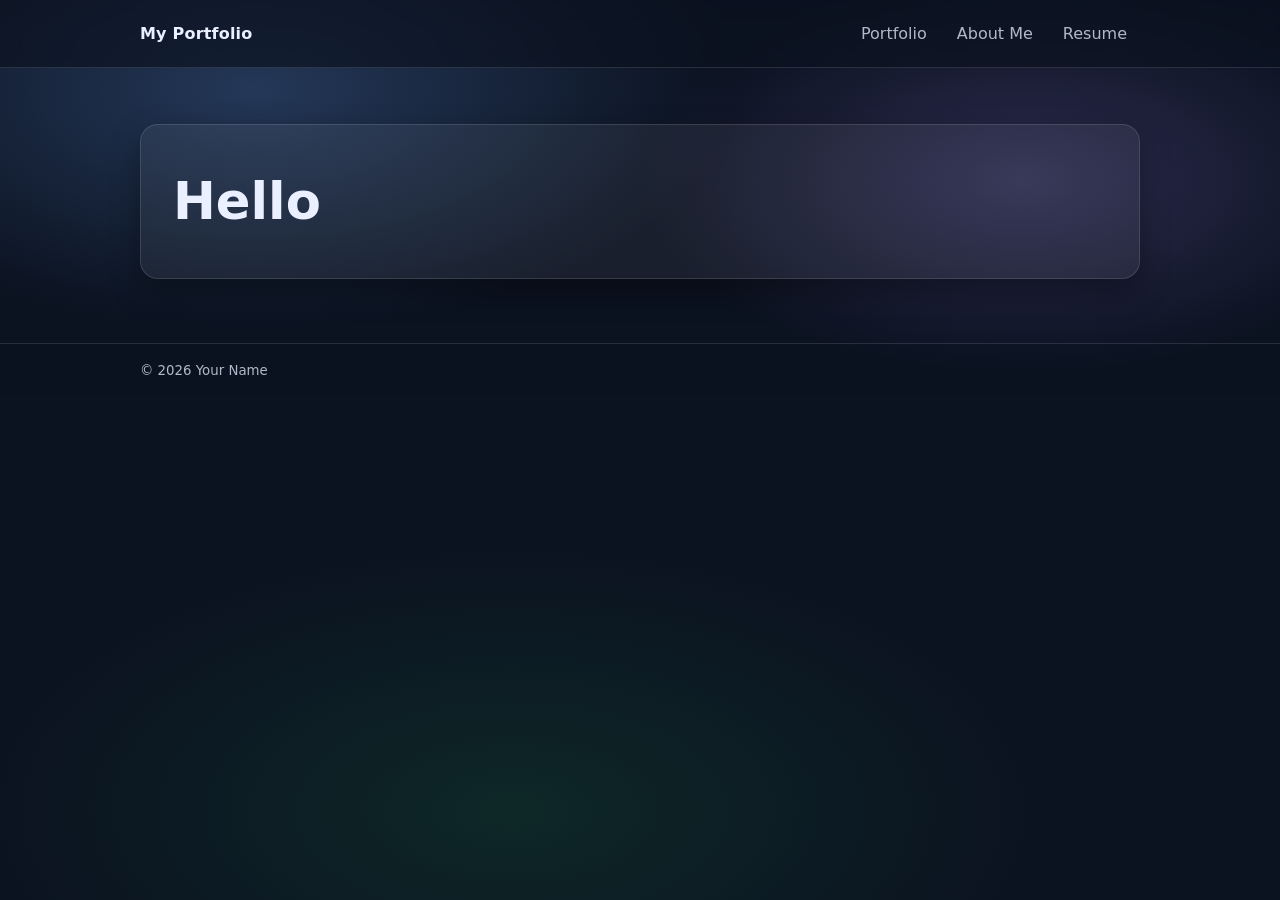
==== about.html @ 84df82f0 "Add files via upload added in page portfolio about and resume" ====
<!doctype html>
<html lang="en">
  <head>
    <meta charset="UTF-8" />
    <meta name="viewport" content="width=device-width, initial-scale=1.0" />
    <title>About Me</title>
    <link rel="stylesheet" href="./styles.css" />
  </head>
  <body>
    <header class="site-header">
      <nav class="nav" aria-label="Primary">
        <a class="brand" href="./index.html">My Portfolio</a>
        <ul class="nav-links">
          <li><a href="./portfolio.html">Portfolio</a></li>
          <li><a class="is-active" href="./about.html">About Me</a></li>
          <li><a href="./resume.html">Resume</a></li>
        </ul>
      </nav>
    </header>

    <main class="container">
      <section class="hero" aria-label="About">
        <h1>Hello</h1>
      </section>
    </main>

    <footer class="site-footer">
      <small>© <span id="year">2026</span> Your Name</small>
    </footer>
  </body>
</html>
---- styles.css ----
:root{
  --bg: #0b1220;
  --panel: rgba(255, 255, 255, 0.06);
  --text: #eaf0ff;
  --muted: rgba(234, 240, 255, 0.75);
  --border: rgba(255, 255, 255, 0.12);
  --shadow: 0 12px 30px rgba(0, 0, 0, 0.35);
}

*{ box-sizing: border-box; }

html, body { height: 100%; }

body{
  margin: 0;
  font-family: ui-sans-serif, system-ui, -apple-system, Segoe UI, Roboto, Arial, "Noto Sans", "Liberation Sans", sans-serif;
  color: var(--text);
  background:
    radial-gradient(800px 400px at 20% 10%, rgba(110, 168, 254, 0.25), transparent 60%),
    radial-gradient(700px 350px at 80% 20%, rgba(167, 139, 250, 0.22), transparent 55%),
    radial-gradient(900px 450px at 40% 90%, rgba(34, 197, 94, 0.12), transparent 60%),
    var(--bg);
}

a{
  color: inherit;
  text-decoration: none;
}

.container{
  width: min(1000px, calc(100% - 2rem));
  margin: 0 auto;
  padding: 2rem 0 4rem;
}

.site-header{
  position: sticky;
  top: 0;
  z-index: 10;
  backdrop-filter: blur(10px);
  background: rgba(11, 18, 32, 0.65);
  border-bottom: 1px solid var(--border);
}

.nav{
  width: min(1000px, calc(100% - 2rem));
  margin: 0 auto;
  padding: 0.9rem 0;
  display: flex;
  align-items: center;
  justify-content: space-between;
  gap: 1rem;
}

.brand{
  font-weight: 700;
  letter-spacing: 0.2px;
}

.nav-links{
  list-style: none;
  padding: 0;
  margin: 0;
  display: flex;
  align-items: center;
  gap: 0.25rem;
}

.nav-links a{
  display: inline-flex;
  padding: 0.55rem 0.75rem;
  border-radius: 999px;
  border: 1px solid transparent;
  color: var(--muted);
}

.nav-links a:hover,
.nav-links a:focus-visible{
  color: var(--text);
  border-color: var(--border);
  background: rgba(255, 255, 255, 0.06);
  outline: none;
}

.hero{
  margin-top: 1.5rem;
  padding: 3rem 2rem;
  background: var(--panel);
  border: 1px solid var(--border);
  border-radius: 18px;
  box-shadow: var(--shadow);
}

.hero h1{
  margin: 0;
  font-size: clamp(2.2rem, 4vw, 3.2rem);
  line-height: 1.1;
}

.section{
  margin-top: 1.25rem;
  padding: 1.25rem 1.5rem;
  background: rgba(255, 255, 255, 0.04);
  border: 1px solid var(--border);
  border-radius: 16px;
}

.section h2{
  margin: 0 0 0.5rem;
  font-size: 1.1rem;
  letter-spacing: 0.2px;
}

.muted{
  margin: 0;
  color: var(--muted);
}

.site-footer{
  border-top: 1px solid var(--border);
  background: rgba(11, 18, 32, 0.5);
}

.site-footer small{
  display: block;
  width: min(1000px, calc(100% - 2rem));
  margin: 0 auto;
  padding: 1.2rem 0;
  color: var(--muted);
}

@media (max-width: 560px){
  .nav{
    flex-direction: column;
    align-items: flex-start;
  }

  .nav-links{
    flex-wrap: wrap;
  }
}
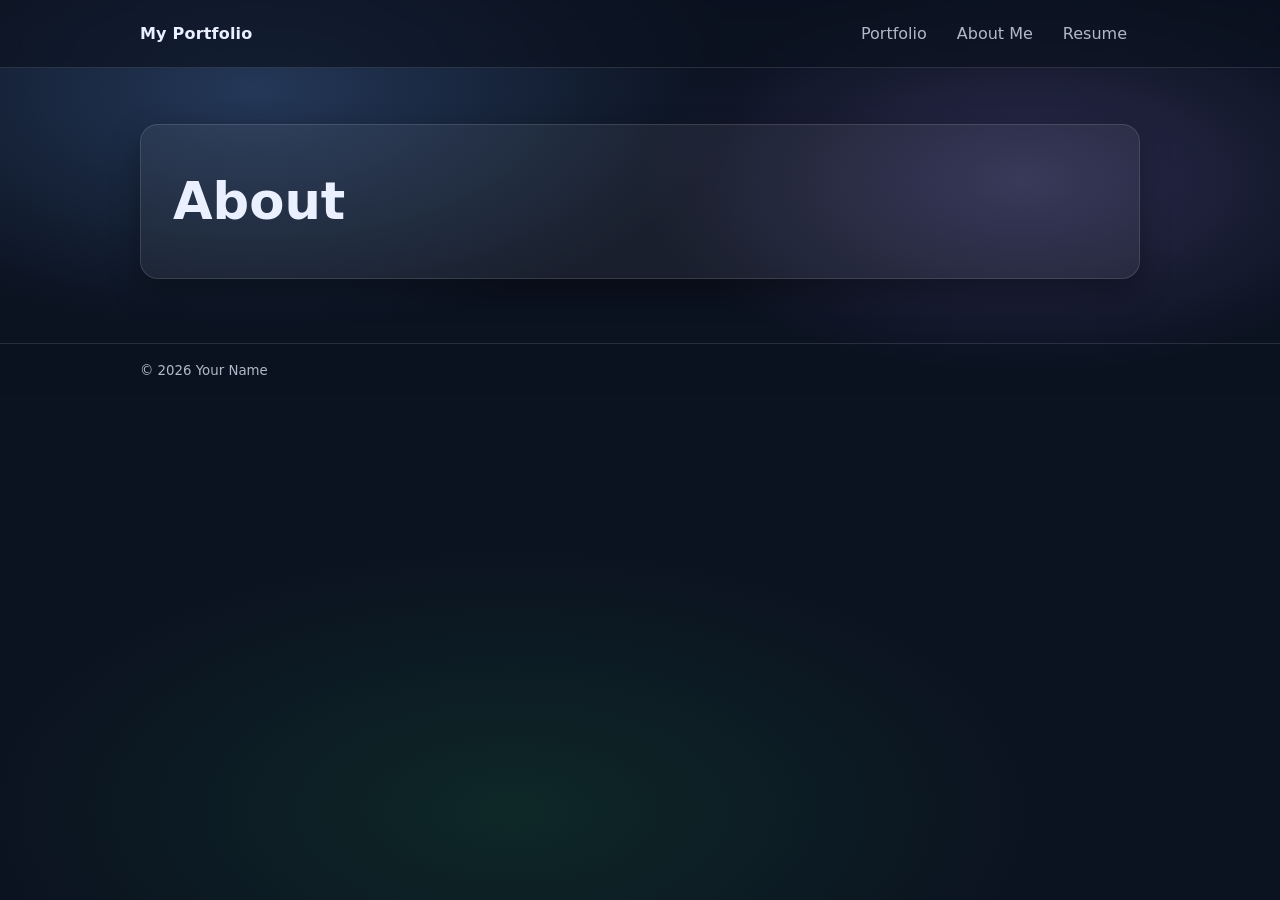
==== commit feedb9f3: "change hero section title" ====
--- a/about.html
+++ b/about.html
@@ -20,7 +20,7 @@
 
     <main class="container">
       <section class="hero" aria-label="About">
-        <h1>Hello</h1>
+        <h1>About</h1>
       </section>
     </main>
 
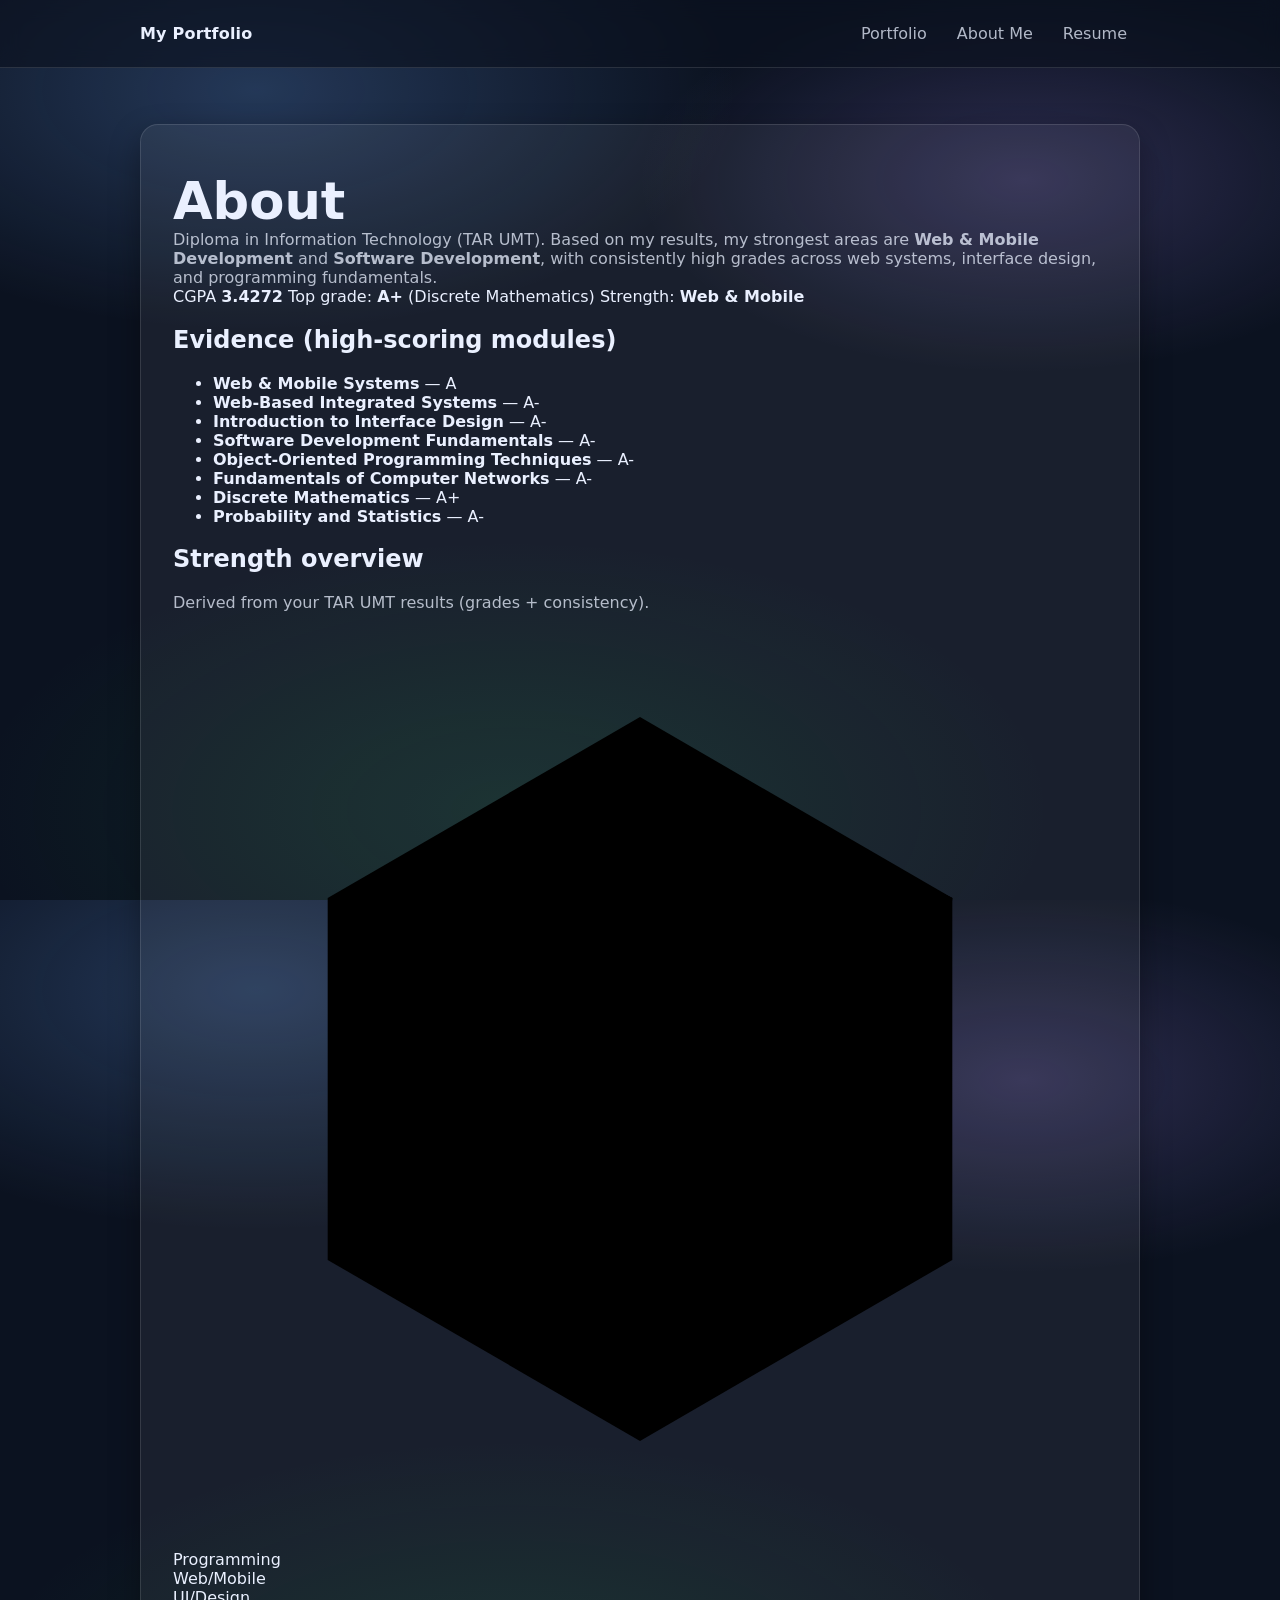
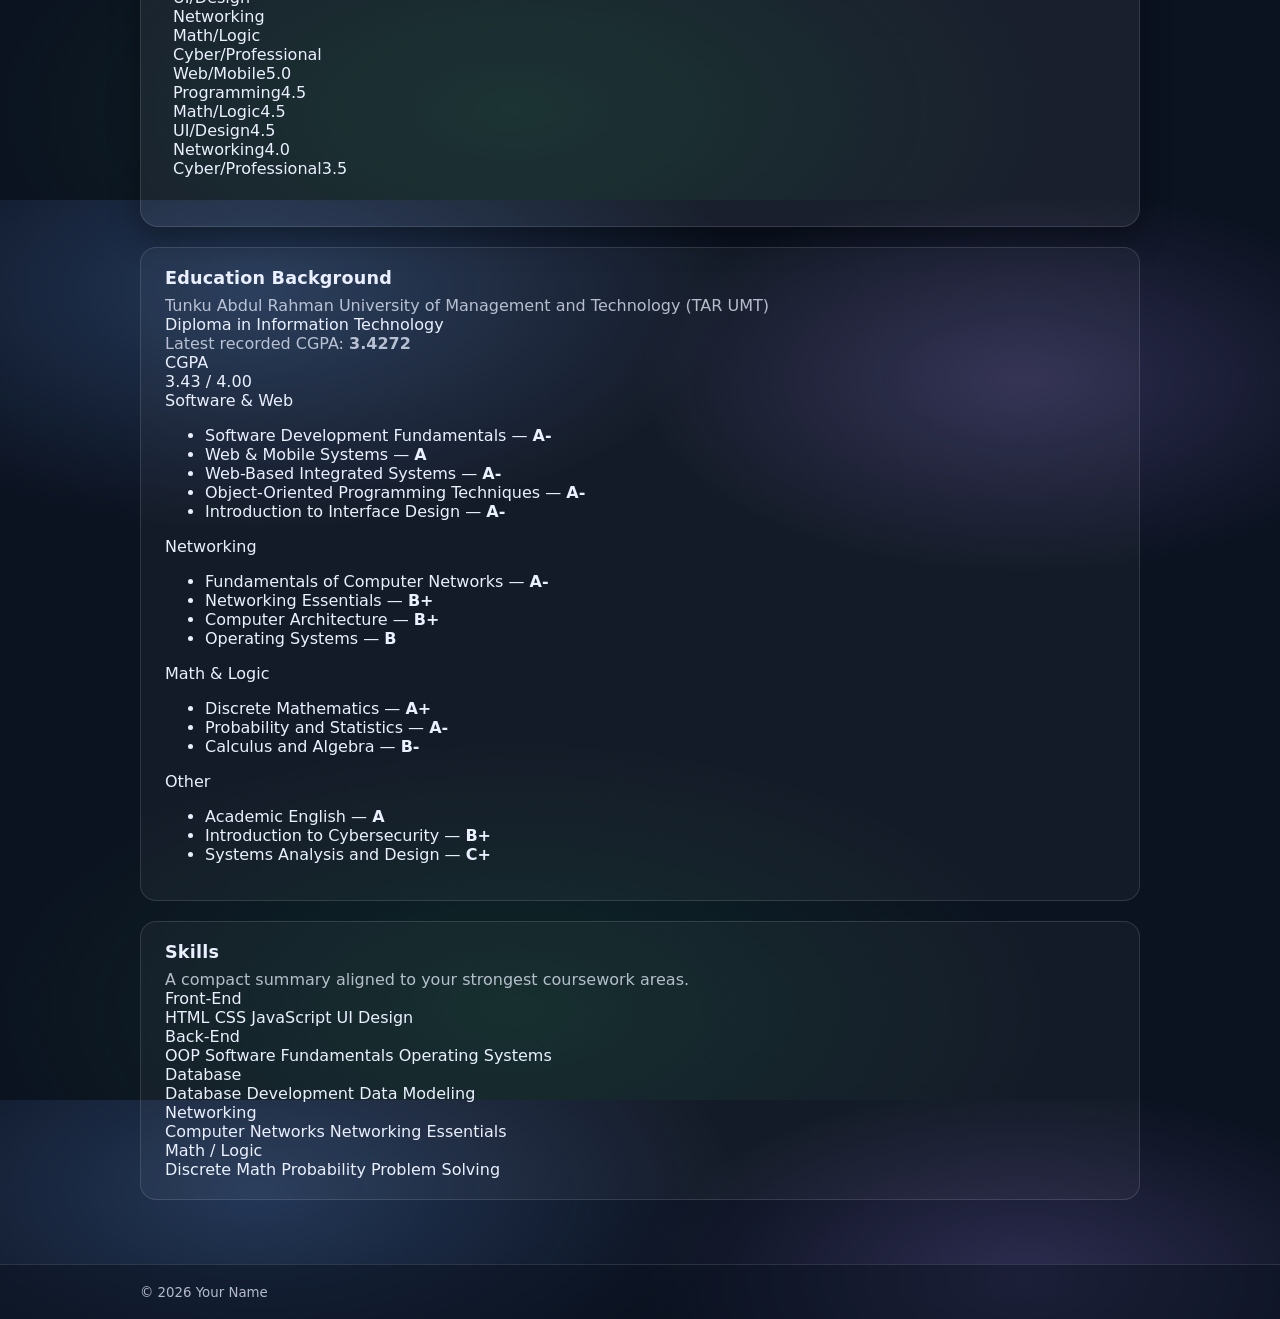
==== commit 3a20a7f4: "added some info into about" ====
--- a/about.html
+++ b/about.html
@@ -20,7 +20,203 @@
 
     <main class="container">
       <section class="hero" aria-label="About">
-        <h1>About</h1>
+        <div class="about-hero">
+          <div class="about-intro">
+            <div class="about-title">
+              <h1>About</h1>
+              <p class="muted">
+                Diploma in Information Technology (TAR UMT). Based on my results, my strongest areas are
+                <strong>Web & Mobile Development</strong> and <strong>Software Development</strong>, with consistently high grades
+                across web systems, interface design, and programming fundamentals.
+              </p>
+            </div>
+
+            <div class="about-badges" role="list" aria-label="Highlights">
+              <span class="pill" role="listitem">CGPA <strong>3.4272</strong></span>
+              <span class="pill" role="listitem">Top grade: <strong>A+</strong> (Discrete Mathematics)</span>
+              <span class="pill" role="listitem">Strength: <strong>Web & Mobile</strong></span>
+            </div>
+
+            <section class="about-section" aria-label="Evidence from results">
+              <h2>Evidence (high-scoring modules)</h2>
+              <ul class="about-list">
+                <li><strong>Web & Mobile Systems</strong> — A</li>
+                <li><strong>Web-Based Integrated Systems</strong> — A-</li>
+                <li><strong>Introduction to Interface Design</strong> — A-</li>
+                <li><strong>Software Development Fundamentals</strong> — A-</li>
+                <li><strong>Object-Oriented Programming Techniques</strong> — A-</li>
+                <li><strong>Fundamentals of Computer Networks</strong> — A-</li>
+                <li><strong>Discrete Mathematics</strong> — A+</li>
+                <li><strong>Probability and Statistics</strong> — A-</li>
+              </ul>
+            </section>
+          </div>
+
+          <aside class="about-radar" aria-label="Strength radar chart">
+            <div class="radar-card">
+              <div class="radar-head">
+                <h2>Strength overview</h2>
+                <p class="muted">Derived from your TAR UMT results (grades + consistency).</p>
+              </div>
+
+              <div class="radar-wrap" role="img" aria-label="Radar chart: Programming 4.5, Web/Mobile 5, UI/Design 4.5, Networking 4, Math/Logic 4.5, Cyber/Professional 3.5 out of 5">
+                <svg class="radar" viewBox="0 0 320 320" aria-hidden="true">
+                  <!-- grid -->
+                  <g class="radar-grid">
+                    <polygon points="160,36 267,98 267,222 160,284 53,222 53,98" />
+                    <polygon points="160,61 245,110 245,210 160,259 75,210 75,110" />
+                    <polygon points="160,86 224,123 224,197 160,234 96,197 96,123" />
+                    <polygon points="160,111 203,136 203,184 160,209 117,184 117,136" />
+                    <polygon points="160,136 181,148 181,172 160,184 139,172 139,148" />
+                    <line x1="160" y1="160" x2="160" y2="36" />
+                    <line x1="160" y1="160" x2="267" y2="98" />
+                    <line x1="160" y1="160" x2="267" y2="222" />
+                    <line x1="160" y1="160" x2="160" y2="284" />
+                    <line x1="160" y1="160" x2="53" y2="222" />
+                    <line x1="160" y1="160" x2="53" y2="98" />
+                  </g>
+
+                  <!-- data polygon (scale 0..5) -->
+                  <!-- Order (top clockwise): Programming, Web/Mobile, UI/Design, Networking, Math/Logic, Cyber/Professional -->
+                  <polygon class="radar-area" points="160,48 267,98 256,216 160,253 64,215 85,118" />
+                  <polyline class="radar-line" points="160,48 267,98 256,216 160,253 64,215 85,118 160,48" />
+                </svg>
+
+                <div class="radar-label radar-top">Programming</div>
+                <div class="radar-label radar-topRight">Web/Mobile</div>
+                <div class="radar-label radar-bottomRight">UI/Design</div>
+                <div class="radar-label radar-bottom">Networking</div>
+                <div class="radar-label radar-bottomLeft">Math/Logic</div>
+                <div class="radar-label radar-topLeft">Cyber/Professional</div>
+              </div>
+
+              <div class="radar-legend" aria-label="Scores">
+                <div class="legend-row"><span class="legend-k">Web/Mobile</span><span class="legend-v">5.0</span></div>
+                <div class="legend-row"><span class="legend-k">Programming</span><span class="legend-v">4.5</span></div>
+                <div class="legend-row"><span class="legend-k">Math/Logic</span><span class="legend-v">4.5</span></div>
+                <div class="legend-row"><span class="legend-k">UI/Design</span><span class="legend-v">4.5</span></div>
+                <div class="legend-row"><span class="legend-k">Networking</span><span class="legend-v">4.0</span></div>
+                <div class="legend-row"><span class="legend-k">Cyber/Professional</span><span class="legend-v">3.5</span></div>
+              </div>
+            </div>
+          </aside>
+        </div>
+      </section>
+
+      <section class="section about-block" aria-label="Education Background">
+        <div class="section-title">
+          <h2>Education Background</h2>
+          <p class="muted">Tunku Abdul Rahman University of Management and Technology (TAR UMT)</p>
+        </div>
+
+        <div class="edu-grid">
+          <article class="edu-card">
+            <div class="edu-top">
+              <div>
+                <div class="edu-program">Diploma in Information Technology</div>
+                <div class="edu-meta muted">Latest recorded CGPA: <strong>3.4272</strong></div>
+              </div>
+              <div class="edu-badge" aria-label="CGPA badge">
+                <div class="edu-badge-k">CGPA</div>
+                <div class="edu-badge-v">3.43 / 4.00</div>
+              </div>
+            </div>
+
+            <div class="edu-courses" aria-label="Selected coursework and grades">
+              <div class="course-group">
+                <div class="course-title">Software & Web</div>
+                <ul>
+                  <li>Software Development Fundamentals — <strong>A-</strong></li>
+                  <li>Web & Mobile Systems — <strong>A</strong></li>
+                  <li>Web-Based Integrated Systems — <strong>A-</strong></li>
+                  <li>Object-Oriented Programming Techniques — <strong>A-</strong></li>
+                  <li>Introduction to Interface Design — <strong>A-</strong></li>
+                </ul>
+              </div>
+
+              <div class="course-group">
+                <div class="course-title">Networking</div>
+                <ul>
+                  <li>Fundamentals of Computer Networks — <strong>A-</strong></li>
+                  <li>Networking Essentials — <strong>B+</strong></li>
+                  <li>Computer Architecture — <strong>B+</strong></li>
+                  <li>Operating Systems — <strong>B</strong></li>
+                </ul>
+              </div>
+
+              <div class="course-group">
+                <div class="course-title">Math & Logic</div>
+                <ul>
+                  <li>Discrete Mathematics — <strong>A+</strong></li>
+                  <li>Probability and Statistics — <strong>A-</strong></li>
+                  <li>Calculus and Algebra — <strong>B-</strong></li>
+                </ul>
+              </div>
+
+              <div class="course-group">
+                <div class="course-title">Other</div>
+                <ul>
+                  <li>Academic English — <strong>A</strong></li>
+                  <li>Introduction to Cybersecurity — <strong>B+</strong></li>
+                  <li>Systems Analysis and Design — <strong>C+</strong></li>
+                </ul>
+              </div>
+            </div>
+          </article>
+        </div>
+      </section>
+
+      <section class="section about-block" aria-label="Skills (summary)">
+        <div class="section-title">
+          <h2>Skills</h2>
+          <p class="muted">A compact summary aligned to your strongest coursework areas.</p>
+        </div>
+
+        <div class="skills-grid">
+          <div class="skill-col">
+            <div class="skill-title">Front-End</div>
+            <div class="skill-tags">
+              <span class="tag">HTML</span>
+              <span class="tag">CSS</span>
+              <span class="tag">JavaScript</span>
+              <span class="tag">UI Design</span>
+            </div>
+          </div>
+
+          <div class="skill-col">
+            <div class="skill-title">Back-End</div>
+            <div class="skill-tags">
+              <span class="tag">OOP</span>
+              <span class="tag">Software Fundamentals</span>
+              <span class="tag">Operating Systems</span>
+            </div>
+          </div>
+
+          <div class="skill-col">
+            <div class="skill-title">Database</div>
+            <div class="skill-tags">
+              <span class="tag">Database Development</span>
+              <span class="tag">Data Modeling</span>
+            </div>
+          </div>
+
+          <div class="skill-col">
+            <div class="skill-title">Networking</div>
+            <div class="skill-tags">
+              <span class="tag">Computer Networks</span>
+              <span class="tag">Networking Essentials</span>
+            </div>
+          </div>
+
+          <div class="skill-col">
+            <div class="skill-title">Math / Logic</div>
+            <div class="skill-tags">
+              <span class="tag">Discrete Math</span>
+              <span class="tag">Probability</span>
+              <span class="tag">Problem Solving</span>
+            </div>
+          </div>
+        </div>
       </section>
     </main>
 
--- a/styles.css
+++ b/styles.css
@@ -116,6 +116,35 @@
   color: var(--muted);
 }
 
+.resume-actions {
+  display: flex;
+  gap: 12px;
+  margin-top: 20px;
+  flex-wrap: wrap;
+}
+
+.btn {
+  display: inline-block;
+  padding: 12px 20px;
+  border-radius: 10px;
+  text-decoration: none;
+  background: #ffffff;
+  color: #111111;
+  font-weight: 600;
+  transition: 0.3s ease;
+}
+
+.btn:hover {
+  opacity: 0.9;
+  transform: translateY(-2px);
+}
+
+.btn-outline {
+  background: transparent;
+  border: 1px solid #ffffff;
+  color: #ffffff;
+}
+
 .site-footer{
   border-top: 1px solid var(--border);
   background: rgba(11, 18, 32, 0.5);
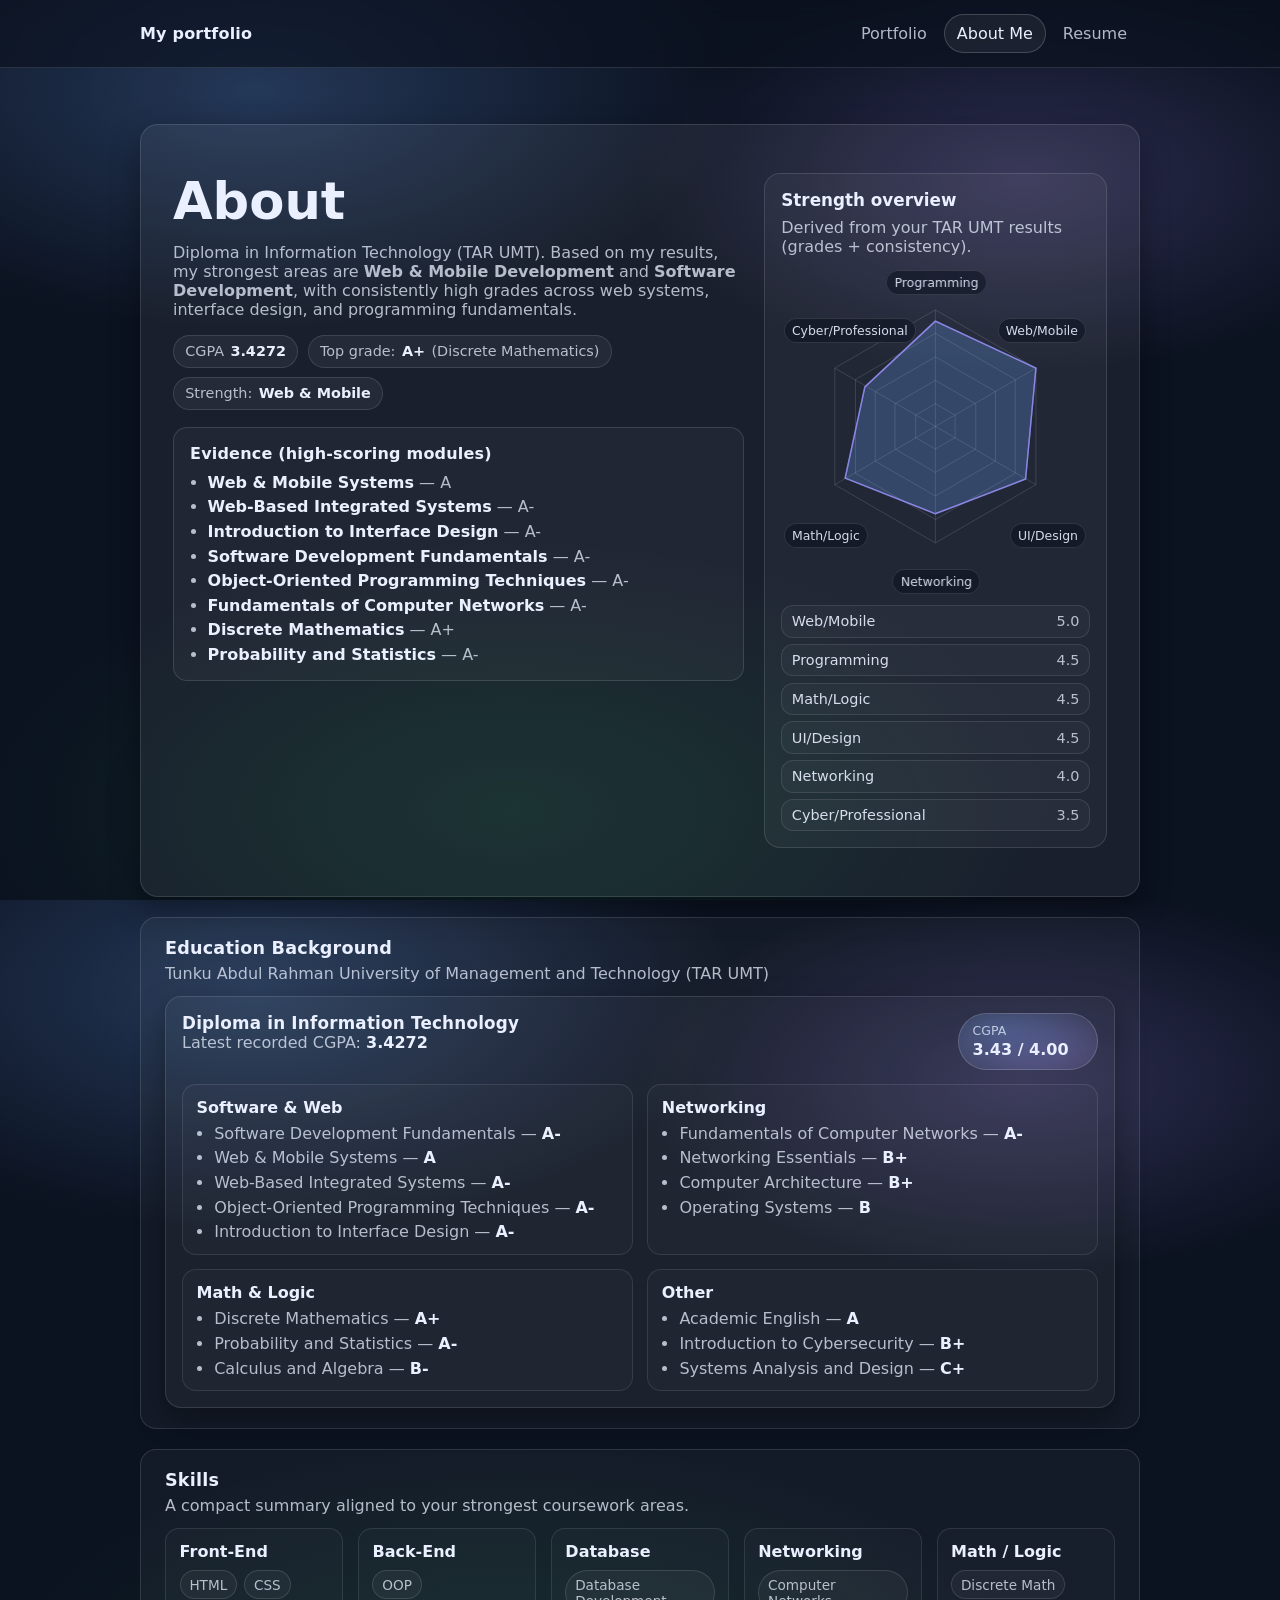
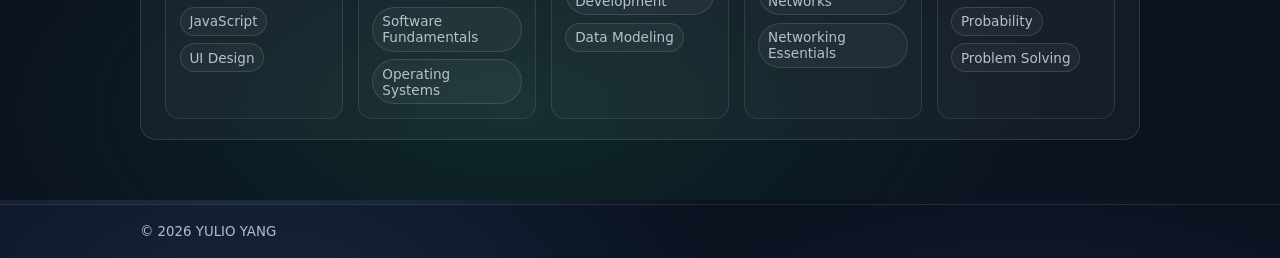
==== commit 6b61f29a: "index replace profolio.html and rename to My portfolio. portfolio page deleted" ====
--- a/about.html
+++ b/about.html
@@ -9,9 +9,9 @@
   <body>
     <header class="site-header">
       <nav class="nav" aria-label="Primary">
-        <a class="brand" href="./index.html">My Portfolio</a>
+        <a class="brand" href="./index.html">My portfolio</a>
         <ul class="nav-links">
-          <li><a href="./portfolio.html">Portfolio</a></li>
+          <li><a href="./index.html">Portfolio</a></li>
           <li><a class="is-active" href="./about.html">About Me</a></li>
           <li><a href="./resume.html">Resume</a></li>
         </ul>
@@ -221,7 +221,7 @@
     </main>
 
     <footer class="site-footer">
-      <small>© <span id="year">2026</span> Your Name</small>
+      <small>© <span id="year">2026</span> YULIO YANG</small>
     </footer>
   </body>
 </html>
--- a/styles.css
+++ b/styles.css
@@ -145,6 +145,301 @@
   color: #ffffff;
 }
 
+/* About page layout */
+.about-hero{
+  display: grid;
+  grid-template-columns: 1.25fr 0.75fr;
+  gap: 1.25rem;
+  align-items: start;
+}
+
+.about-title p{
+  margin: 0.85rem 0 0;
+  max-width: 70ch;
+}
+
+.about-badges{
+  display: flex;
+  flex-wrap: wrap;
+  gap: 0.6rem;
+  margin-top: 1rem;
+}
+
+.pill{
+  display: inline-flex;
+  align-items: center;
+  gap: 0.4rem;
+  padding: 0.45rem 0.7rem;
+  border-radius: 999px;
+  border: 1px solid var(--border);
+  background: rgba(255, 255, 255, 0.05);
+  color: var(--muted);
+  font-size: 0.9rem;
+}
+
+.pill strong{
+  color: var(--text);
+  font-weight: 700;
+}
+
+.about-section{
+  margin-top: 1.1rem;
+  padding: 1rem 1rem;
+  border-radius: 14px;
+  border: 1px solid var(--border);
+  background: rgba(255, 255, 255, 0.035);
+}
+
+.about-section h2{
+  margin: 0 0 0.6rem;
+  font-size: 1rem;
+  letter-spacing: 0.2px;
+}
+
+.about-list{
+  margin: 0;
+  padding-left: 1.1rem;
+  color: var(--muted);
+  display: grid;
+  gap: 0.35rem;
+}
+
+.about-list strong{
+  color: var(--text);
+}
+
+.radar-card{
+  border-radius: 16px;
+  border: 1px solid var(--border);
+  background: rgba(255, 255, 255, 0.04);
+  padding: 1rem 1rem;
+}
+
+.radar-head h2{
+  margin: 0;
+  font-size: 1.05rem;
+}
+
+.radar-head p{
+  margin: 0.5rem 0 0;
+}
+
+.radar-wrap{
+  position: relative;
+  margin-top: 0.75rem;
+  display: grid;
+  place-items: center;
+  padding: 0.5rem 0.25rem 1.25rem;
+}
+
+.radar{
+  width: min(320px, 100%);
+  height: auto;
+  overflow: visible;
+}
+
+.radar-grid polygon,
+.radar-grid line{
+  fill: none;
+  stroke: rgba(255, 255, 255, 0.14);
+  stroke-width: 1;
+}
+
+.radar-area{
+  fill: rgba(110, 168, 254, 0.25);
+  stroke: rgba(110, 168, 254, 0.55);
+  stroke-width: 1.5;
+}
+
+.radar-line{
+  fill: none;
+  stroke: rgba(167, 139, 250, 0.7);
+  stroke-width: 1.5;
+}
+
+.radar-label{
+  position: absolute;
+  font-size: 0.78rem;
+  color: rgba(234, 240, 255, 0.9);
+  background: rgba(11, 18, 32, 0.55);
+  border: 1px solid rgba(255, 255, 255, 0.12);
+  padding: 0.25rem 0.45rem;
+  border-radius: 999px;
+  backdrop-filter: blur(8px);
+  white-space: nowrap;
+}
+
+.radar-top{ top: 0.1rem; left: 50%; transform: translateX(-50%); }
+.radar-topRight{ top: 3.1rem; right: 0.2rem; }
+.radar-bottomRight{ bottom: 3.1rem; right: 0.2rem; }
+.radar-bottom{ bottom: 0.2rem; left: 50%; transform: translateX(-50%); }
+.radar-bottomLeft{ bottom: 3.1rem; left: 0.2rem; }
+.radar-topLeft{ top: 3.1rem; left: 0.2rem; }
+
+.radar-legend{
+  margin-top: 0.5rem;
+  display: grid;
+  gap: 0.4rem;
+}
+
+.legend-row{
+  display: flex;
+  justify-content: space-between;
+  gap: 0.75rem;
+  padding: 0.45rem 0.6rem;
+  border-radius: 12px;
+  border: 1px solid rgba(255, 255, 255, 0.10);
+  background: rgba(255, 255, 255, 0.03);
+  color: var(--muted);
+  font-size: 0.9rem;
+}
+
+.legend-k{
+  color: rgba(234, 240, 255, 0.9);
+}
+
+.legend-v{
+  font-variant-numeric: tabular-nums;
+}
+
+.about-block .section-title{
+  display: grid;
+  gap: 0.35rem;
+  margin-bottom: 0.8rem;
+}
+
+.about-block .section-title h2{
+  margin: 0;
+}
+
+.about-block .section-title p{
+  margin: 0;
+}
+
+.edu-grid{
+  display: grid;
+  gap: 1rem;
+}
+
+.edu-card{
+  border-radius: 16px;
+  border: 1px solid rgba(255, 255, 255, 0.12);
+  background: rgba(255, 255, 255, 0.03);
+  box-shadow: var(--shadow);
+  padding: 1rem 1rem;
+}
+
+.edu-top{
+  display: flex;
+  align-items: flex-start;
+  justify-content: space-between;
+  gap: 1rem;
+  flex-wrap: wrap;
+}
+
+.edu-program{
+  font-weight: 800;
+  letter-spacing: 0.2px;
+  font-size: 1.05rem;
+}
+
+.edu-meta strong{
+  color: var(--text);
+}
+
+.edu-badge{
+  min-width: 140px;
+  border-radius: 999px;
+  padding: 0.6rem 0.85rem;
+  border: 1px solid rgba(255, 255, 255, 0.16);
+  background:
+    radial-gradient(180px 90px at 30% 30%, rgba(110, 168, 254, 0.25), transparent 60%),
+    radial-gradient(180px 90px at 70% 70%, rgba(167, 139, 250, 0.20), transparent 60%),
+    rgba(255, 255, 255, 0.04);
+}
+
+.edu-badge-k{
+  color: var(--muted);
+  font-size: 0.78rem;
+}
+
+.edu-badge-v{
+  font-weight: 800;
+  margin-top: 0.1rem;
+}
+
+.edu-courses{
+  margin-top: 0.9rem;
+  display: grid;
+  grid-template-columns: repeat(2, minmax(0, 1fr));
+  gap: 0.9rem;
+}
+
+.course-group{
+  border-radius: 14px;
+  border: 1px solid rgba(255, 255, 255, 0.10);
+  background: rgba(255, 255, 255, 0.02);
+  padding: 0.8rem 0.85rem;
+}
+
+.course-title{
+  font-weight: 700;
+  margin-bottom: 0.45rem;
+}
+
+.course-group ul{
+  margin: 0;
+  padding-left: 1.1rem;
+  color: var(--muted);
+  display: grid;
+  gap: 0.35rem;
+}
+
+.course-group strong{
+  color: var(--text);
+}
+
+.skills-grid{
+  display: grid;
+  grid-template-columns: repeat(5, minmax(0, 1fr));
+  gap: 0.9rem;
+}
+
+.skill-col{
+  border-radius: 14px;
+  border: 1px solid rgba(255, 255, 255, 0.10);
+  background: rgba(255, 255, 255, 0.02);
+  padding: 0.85rem 0.85rem;
+}
+
+.skill-title{
+  font-weight: 800;
+  margin-bottom: 0.55rem;
+}
+
+.skill-tags{
+  display: flex;
+  flex-wrap: wrap;
+  gap: 0.45rem;
+}
+
+.tag{
+  display: inline-flex;
+  align-items: center;
+  padding: 0.35rem 0.55rem;
+  border-radius: 999px;
+  border: 1px solid rgba(255, 255, 255, 0.12);
+  background: rgba(255, 255, 255, 0.04);
+  color: var(--muted);
+  font-size: 0.85rem;
+}
+
+.nav-links a.is-active{
+  color: var(--text);
+  border-color: rgba(255, 255, 255, 0.18);
+  background: rgba(255, 255, 255, 0.06);
+}
+
 .site-footer{
   border-top: 1px solid var(--border);
   background: rgba(11, 18, 32, 0.5);
@@ -167,4 +462,26 @@
   .nav-links{
     flex-wrap: wrap;
   }
-}
+
+  .about-hero{
+    grid-template-columns: 1fr;
+  }
+
+  .edu-courses{
+    grid-template-columns: 1fr;
+  }
+
+  .skills-grid{
+    grid-template-columns: 1fr;
+  }
+}
+
+@media (max-width: 920px){
+  .about-hero{
+    grid-template-columns: 1fr;
+  }
+
+  .skills-grid{
+    grid-template-columns: repeat(2, minmax(0, 1fr));
+  }
+}
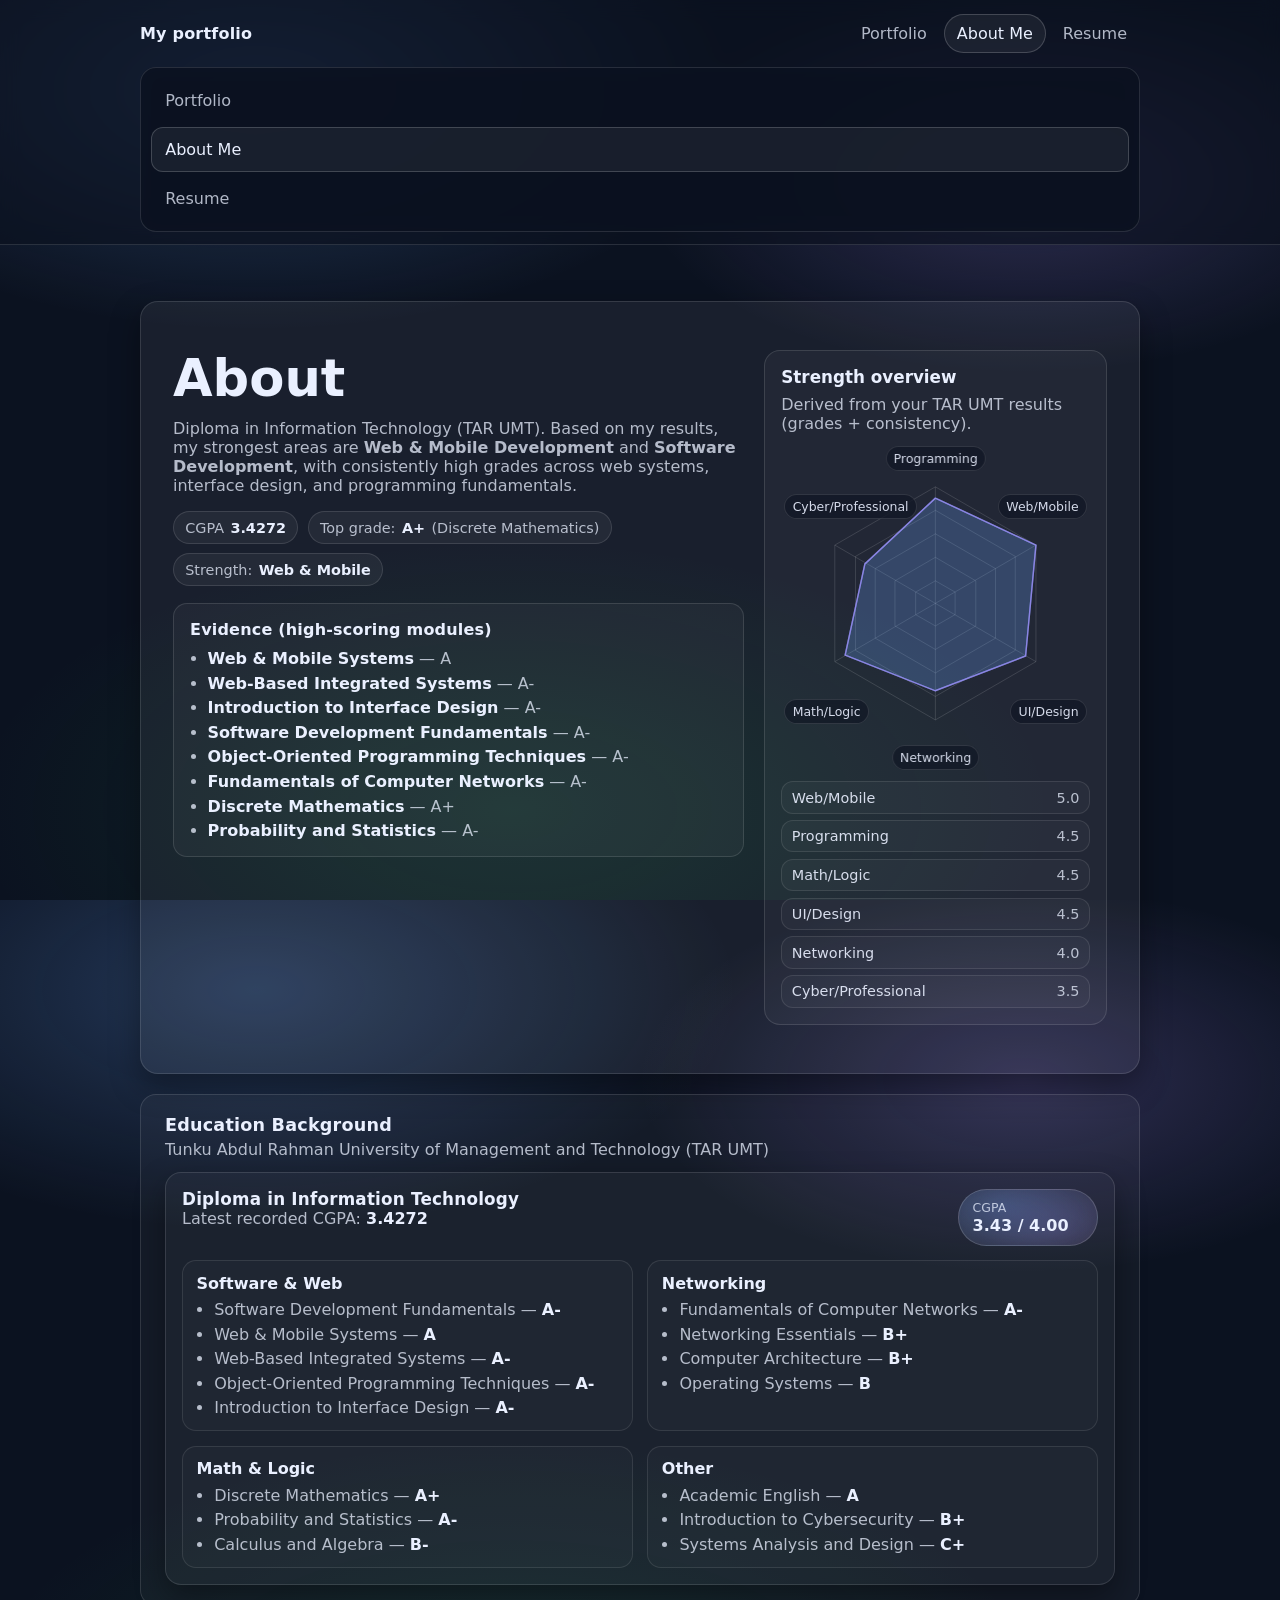
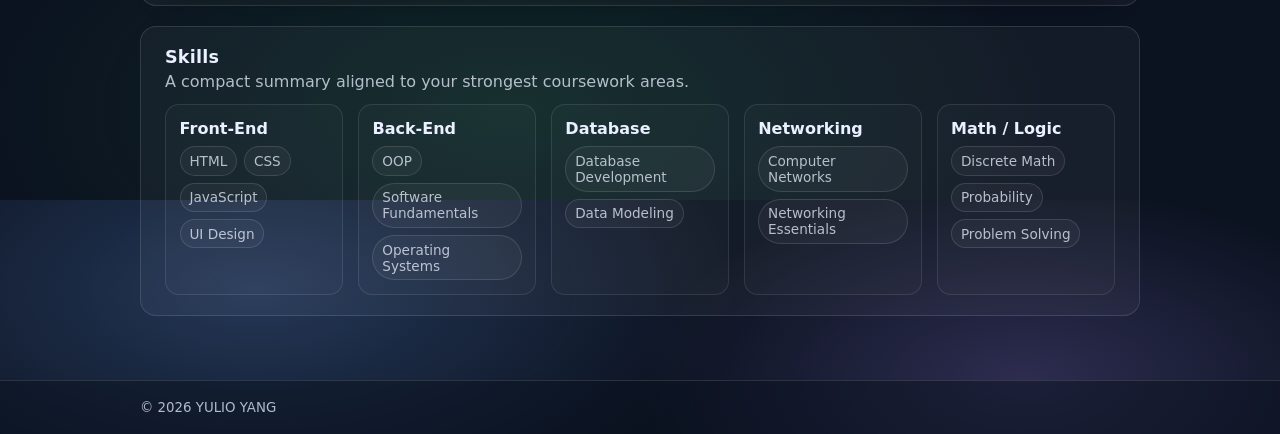
==== commit f581200e: "added back mp4 for music compo, layout of portfolio page and have different layout for mobile and ta" ====
--- a/about.html
+++ b/about.html
@@ -10,12 +10,20 @@
     <header class="site-header">
       <nav class="nav" aria-label="Primary">
         <a class="brand" href="./index.html">My portfolio</a>
+        <button class="nav-toggle" type="button" aria-label="Open menu" aria-expanded="false" aria-controls="mobile-nav">
+          <span class="nav-toggle-bars" aria-hidden="true"></span>
+        </button>
         <ul class="nav-links">
           <li><a href="./index.html">Portfolio</a></li>
           <li><a class="is-active" href="./about.html">About Me</a></li>
           <li><a href="./resume.html">Resume</a></li>
         </ul>
       </nav>
+      <div id="mobile-nav" class="nav-mobile" hidden>
+        <a class="nav-mobile-link" href="./index.html">Portfolio</a>
+        <a class="nav-mobile-link is-active" href="./about.html">About Me</a>
+        <a class="nav-mobile-link" href="./resume.html">Resume</a>
+      </div>
     </header>
 
     <main class="container">
@@ -223,5 +231,28 @@
     <footer class="site-footer">
       <small>© <span id="year">2026</span> YULIO YANG</small>
     </footer>
+
+    <script>
+      (function () {
+        var navBtn = document.querySelector(".nav-toggle");
+        var navPanel = document.getElementById("mobile-nav");
+        if (!navBtn || !navPanel) return;
+
+        navBtn.addEventListener("click", function () {
+          var willOpen = navPanel.hasAttribute("hidden");
+          if (willOpen) {
+            navPanel.removeAttribute("hidden");
+            navBtn.setAttribute("aria-expanded", "true");
+            navBtn.setAttribute("aria-label", "Close menu");
+            document.documentElement.classList.add("nav-open");
+          } else {
+            navPanel.setAttribute("hidden", "");
+            navBtn.setAttribute("aria-expanded", "false");
+            navBtn.setAttribute("aria-label", "Open menu");
+            document.documentElement.classList.remove("nav-open");
+          }
+        });
+      })();
+    </script>
   </body>
 </html>
--- a/styles.css
+++ b/styles.css
@@ -50,6 +50,81 @@
   align-items: center;
   justify-content: space-between;
   gap: 1rem;
+}
+
+.nav-toggle{
+  display: none;
+  width: 44px;
+  height: 40px;
+  border-radius: 12px;
+  border: 1px solid rgba(255, 255, 255, 0.14);
+  background: rgba(255, 255, 255, 0.04);
+  color: var(--text);
+  padding: 0;
+}
+
+.nav-toggle:hover,
+.nav-toggle:focus-visible{
+  border-color: rgba(255, 255, 255, 0.22);
+  background: rgba(255, 255, 255, 0.06);
+  outline: none;
+}
+
+.nav-toggle-bars{
+  display: inline-block;
+  width: 18px;
+  height: 2px;
+  background: rgba(234, 240, 255, 0.9);
+  border-radius: 999px;
+  position: relative;
+}
+
+.nav-toggle-bars::before,
+.nav-toggle-bars::after{
+  content: "";
+  position: absolute;
+  left: 0;
+  width: 18px;
+  height: 2px;
+  background: rgba(234, 240, 255, 0.9);
+  border-radius: 999px;
+}
+
+.nav-toggle-bars::before{ top: -6px; }
+.nav-toggle-bars::after{ top: 6px; }
+
+.nav-mobile{
+  width: min(1000px, calc(100% - 2rem));
+  margin: 0 auto 0.75rem;
+  border: 1px solid var(--border);
+  background: rgba(11, 18, 32, 0.75);
+  border-radius: 16px;
+  padding: 0.6rem;
+  display: grid;
+  gap: 0.25rem;
+  backdrop-filter: blur(10px);
+}
+
+.nav-mobile-link{
+  display: flex;
+  padding: 0.75rem 0.85rem;
+  border-radius: 12px;
+  color: var(--muted);
+  border: 1px solid transparent;
+}
+
+.nav-mobile-link:hover,
+.nav-mobile-link:focus-visible{
+  color: var(--text);
+  border-color: rgba(255, 255, 255, 0.14);
+  background: rgba(255, 255, 255, 0.05);
+  outline: none;
+}
+
+.nav-mobile-link.is-active{
+  color: var(--text);
+  border-color: rgba(255, 255, 255, 0.18);
+  background: rgba(255, 255, 255, 0.06);
 }
 
 .brand{
@@ -440,6 +515,234 @@
   background: rgba(255, 255, 255, 0.06);
 }
 
+.portfolio-item{
+  margin-top: 1.5rem;
+}
+
+.portfolio-item-title{
+  margin: 0 0 0.5rem;
+  font-size: clamp(1.15rem, 2.2vw, 1.35rem);
+  font-weight: 750;
+  letter-spacing: 0.2px;
+}
+
+.portfolio-item-desc{
+  margin: 0 0 1rem;
+  max-width: 70ch;
+}
+
+.media{
+  border-radius: 14px;
+  overflow: hidden;
+  border: 1px solid var(--border);
+  background: rgba(0, 0, 0, 0.25);
+  box-shadow: var(--shadow);
+}
+
+.media-video{
+  display: block;
+  width: 100%;
+  height: auto;
+}
+
+.site-intro{
+  margin-bottom: 1.75rem;
+}
+
+.site-intro h1{
+  margin: 0 0 0.65rem;
+}
+
+.site-intro-lead{
+  margin: 0;
+  max-width: 72ch;
+  line-height: 1.55;
+}
+
+.site-intro-lead a{
+  color: rgba(167, 200, 255, 0.95);
+  text-decoration: underline;
+  text-underline-offset: 3px;
+}
+
+.site-intro-lead a:hover,
+.site-intro-lead a:focus-visible{
+  color: #eaf0ff;
+  outline: none;
+}
+
+.video-expand-panel{
+  margin-top: 1rem;
+  display: grid;
+  gap: 0.9rem;
+}
+
+.video-expand-panel[hidden]{
+  display: none !important;
+}
+
+.embed-wrap{
+  position: relative;
+  padding-bottom: 56.25%;
+  height: 0;
+  overflow: hidden;
+  border-radius: 14px;
+}
+
+.embed-wrap iframe{
+  position: absolute;
+  inset: 0;
+  width: 100%;
+  height: 100%;
+  border: 0;
+}
+
+.video-caption{
+  margin: 0;
+  max-width: 72ch;
+  line-height: 1.5;
+}
+
+button.btn{
+  font: inherit;
+  cursor: pointer;
+}
+
+.btn-expand{
+  margin-top: 0.35rem;
+}
+
+.portfolio-gallery{
+  margin-top: 1.25rem;
+}
+
+.gallery-head{
+  display: flex;
+  align-items: baseline;
+  justify-content: space-between;
+  gap: 1rem;
+  flex-wrap: wrap;
+  margin-bottom: 0.9rem;
+}
+
+.gallery-title{
+  margin: 0;
+  font-size: 1.2rem;
+  letter-spacing: 0.2px;
+}
+
+.gallery-grid{
+  display: grid;
+  grid-template-columns: repeat(2, minmax(0, 1fr));
+  gap: 1rem;
+}
+
+.work-card{
+  border-radius: 18px;
+  border: 1px solid rgba(255, 255, 255, 0.12);
+  background: rgba(255, 255, 255, 0.03);
+  overflow: hidden;
+  box-shadow: var(--shadow);
+}
+
+.work-preview{
+  position: relative;
+  border-radius: 0;
+  border: 0;
+  box-shadow: none;
+  background: rgba(0, 0, 0, 0.28);
+}
+
+.work-thumb,
+.work-thumb-video{
+  display: block;
+  width: 100%;
+  aspect-ratio: 16 / 9;
+  object-fit: cover;
+}
+
+.work-preview-overlay{
+  position: absolute;
+  inset: 0;
+  background: linear-gradient(to top, rgba(0,0,0,0.55), rgba(0,0,0,0.0) 55%);
+  display: flex;
+  align-items: flex-end;
+  padding: 0.9rem;
+}
+
+.work-preview-chip{
+  display: inline-flex;
+  padding: 0.35rem 0.55rem;
+  border-radius: 999px;
+  border: 1px solid rgba(255, 255, 255, 0.16);
+  background: rgba(11, 18, 32, 0.55);
+  color: rgba(234, 240, 255, 0.92);
+  font-size: 0.85rem;
+  backdrop-filter: blur(8px);
+}
+
+.work-body{
+  padding: 1.1rem 1.1rem 1.05rem;
+}
+
+.work-title{
+  margin: 0;
+  font-size: 1.15rem;
+  letter-spacing: 0.2px;
+}
+
+.work-desc{
+  margin-top: 0.6rem;
+  line-height: 1.55;
+  max-width: 70ch;
+}
+
+.work-actions{
+  margin-top: 0.95rem;
+  display: flex;
+  gap: 0.75rem;
+  flex-wrap: wrap;
+}
+
+.work-btn{
+  padding: 10px 16px;
+  border-radius: 12px;
+}
+
+.work-details{
+  margin-top: 1rem;
+  padding-top: 1rem;
+  border-top: 1px solid rgba(255, 255, 255, 0.10);
+}
+
+.details-grid{
+  display: grid;
+  grid-template-columns: 1.05fr 0.95fr;
+  gap: 1rem;
+  align-items: start;
+}
+
+.details-title{
+  margin: 0 0 0.55rem;
+  font-size: 1rem;
+}
+
+.details-text{
+  margin: 0;
+  line-height: 1.6;
+}
+
+.details-tags{
+  margin-top: 0.85rem;
+  display: flex;
+  flex-wrap: wrap;
+  gap: 0.45rem;
+}
+
+.details-media .video-caption{
+  margin-top: 0.75rem;
+}
+
 .site-footer{
   border-top: 1px solid var(--border);
   background: rgba(11, 18, 32, 0.5);
@@ -485,3 +788,32 @@
     grid-template-columns: repeat(2, minmax(0, 1fr));
   }
 }
+
+@media (max-width: 760px){
+  .nav{
+    flex-direction: row;
+    align-items: center;
+  }
+
+  .nav-toggle{
+    display: inline-flex;
+    align-items: center;
+    justify-content: center;
+  }
+
+  .nav-links{
+    display: none;
+  }
+
+  .gallery-grid{
+    grid-template-columns: 1fr;
+  }
+
+  .hero{
+    padding: 2.25rem 1.25rem;
+  }
+
+  .details-grid{
+    grid-template-columns: 1fr;
+  }
+}
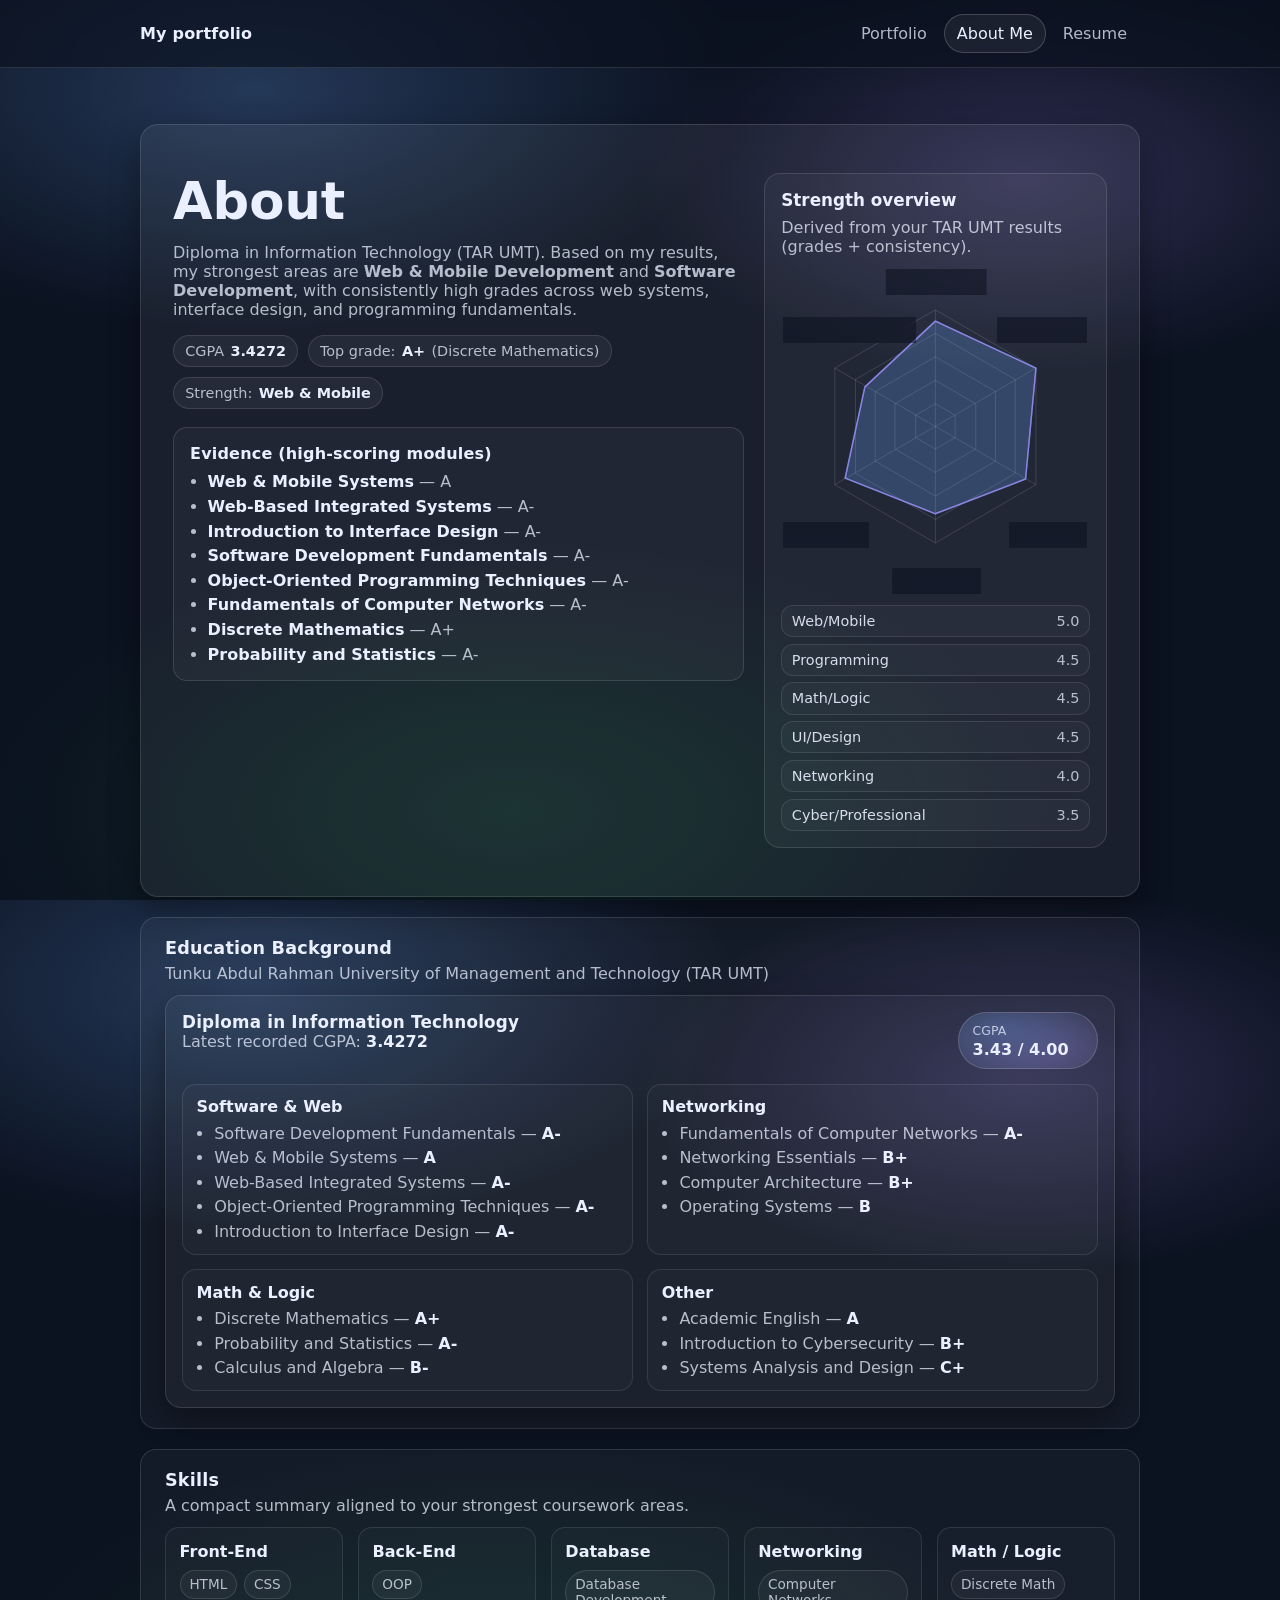
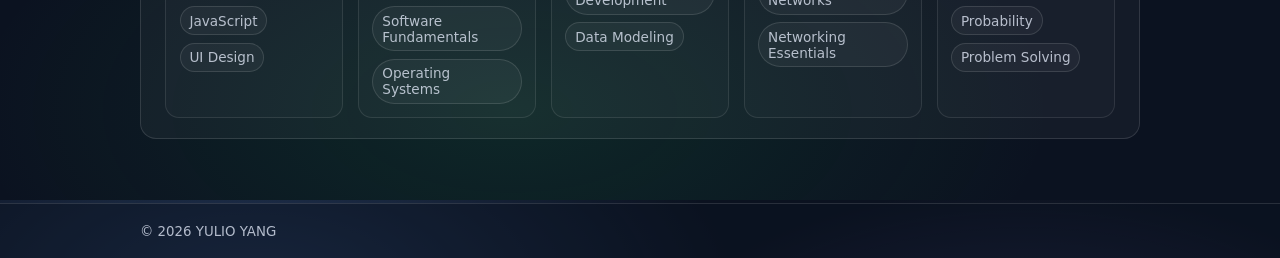
==== commit aff33f5d: "change burger menu" ====
--- a/about.html
+++ b/about.html
@@ -24,6 +24,7 @@
         <a class="nav-mobile-link is-active" href="./about.html">About Me</a>
         <a class="nav-mobile-link" href="./resume.html">Resume</a>
       </div>
+      <div class="nav-backdrop" hidden aria-hidden="true"></div>
     </header>
 
     <main class="container">
@@ -234,23 +235,65 @@
 
     <script>
       (function () {
+        // Header offset for fixed header
+        var header = document.querySelector(".site-header");
+        function setHeaderOffset() {
+          if (!header) return;
+          document.documentElement.style.setProperty("--header-offset", header.offsetHeight + "px");
+        }
+        setHeaderOffset();
+        window.addEventListener("resize", setHeaderOffset);
+
+        // Smart sticky header
+        var lastY = window.scrollY || 0;
+        window.addEventListener(
+          "scroll",
+          function () {
+            if (!header) return;
+            var y = window.scrollY || 0;
+            var goingDown = y > lastY;
+            if (y < 80) {
+              header.classList.remove("is-hidden");
+            } else if (goingDown && y > 400) {
+              header.classList.add("is-hidden");
+            } else if (!goingDown) {
+              header.classList.remove("is-hidden");
+            }
+            lastY = y;
+          },
+          { passive: true }
+        );
+
+        // Mobile nav drawer
         var navBtn = document.querySelector(".nav-toggle");
         var navPanel = document.getElementById("mobile-nav");
-        if (!navBtn || !navPanel) return;
-
-        navBtn.addEventListener("click", function () {
-          var willOpen = navPanel.hasAttribute("hidden");
-          if (willOpen) {
-            navPanel.removeAttribute("hidden");
-            navBtn.setAttribute("aria-expanded", "true");
-            navBtn.setAttribute("aria-label", "Close menu");
-            document.documentElement.classList.add("nav-open");
-          } else {
-            navPanel.setAttribute("hidden", "");
-            navBtn.setAttribute("aria-expanded", "false");
-            navBtn.setAttribute("aria-label", "Open menu");
-            document.documentElement.classList.remove("nav-open");
-          }
+        var backdrop = document.querySelector(".nav-backdrop");
+        function closeNav() {
+          if (!navBtn || !navPanel) return;
+          navPanel.setAttribute("hidden", "");
+          if (backdrop) backdrop.setAttribute("hidden", "");
+          navBtn.setAttribute("aria-expanded", "false");
+          navBtn.setAttribute("aria-label", "Open menu");
+          document.documentElement.classList.remove("nav-open");
+        }
+        function openNav() {
+          if (!navBtn || !navPanel) return;
+          navPanel.removeAttribute("hidden");
+          if (backdrop) backdrop.removeAttribute("hidden");
+          navBtn.setAttribute("aria-expanded", "true");
+          navBtn.setAttribute("aria-label", "Close menu");
+          document.documentElement.classList.add("nav-open");
+        }
+        if (navBtn && navPanel) {
+          navBtn.addEventListener("click", function () {
+            var willOpen = navPanel.hasAttribute("hidden");
+            if (willOpen) openNav();
+            else closeNav();
+          });
+        }
+        if (backdrop) backdrop.addEventListener("click", closeNav);
+        document.addEventListener("keydown", function (e) {
+          if (e.key === "Escape") closeNav();
         });
       })();
     </script>
--- a/styles.css
+++ b/styles.css
@@ -20,6 +20,7 @@
     radial-gradient(700px 350px at 80% 20%, rgba(167, 139, 250, 0.22), transparent 55%),
     radial-gradient(900px 450px at 40% 90%, rgba(34, 197, 94, 0.12), transparent 60%),
     var(--bg);
+  padding-top: var(--header-offset, 76px);
 }
 
 a{
@@ -34,12 +35,20 @@
 }
 
 .site-header{
-  position: sticky;
+  position: fixed;
   top: 0;
+  left: 0;
+  right: 0;
   z-index: 10;
   backdrop-filter: blur(10px);
   background: rgba(11, 18, 32, 0.65);
   border-bottom: 1px solid var(--border);
+  transform: translateY(0);
+  transition: transform 220ms ease;
+}
+
+.site-header.is-hidden{
+  transform: translateY(-110%);
 }
 
 .nav{
@@ -77,6 +86,7 @@
   background: rgba(234, 240, 255, 0.9);
   border-radius: 999px;
   position: relative;
+  transition: background 180ms ease, transform 180ms ease;
 }
 
 .nav-toggle-bars::before,
@@ -88,10 +98,26 @@
   height: 2px;
   background: rgba(234, 240, 255, 0.9);
   border-radius: 999px;
+  transition: transform 180ms ease, top 180ms ease, opacity 180ms ease;
 }
 
 .nav-toggle-bars::before{ top: -6px; }
 .nav-toggle-bars::after{ top: 6px; }
+
+/* Burger -> X when open */
+.nav-open .nav-toggle-bars{
+  background: transparent;
+}
+
+.nav-open .nav-toggle-bars::before{
+  top: 0;
+  transform: rotate(45deg);
+}
+
+.nav-open .nav-toggle-bars::after{
+  top: 0;
+  transform: rotate(-45deg);
+}
 
 .nav-mobile{
   width: min(1000px, calc(100% - 2rem));
@@ -100,9 +126,26 @@
   background: rgba(11, 18, 32, 0.75);
   border-radius: 16px;
   padding: 0.6rem;
-  display: grid;
+  display: none;
   gap: 0.25rem;
   backdrop-filter: blur(10px);
+}
+
+/* Ensure [hidden] always wins over layout CSS (prevents mobile menu showing on load) */
+.nav-mobile[hidden]{
+  display: none !important;
+}
+
+.nav-backdrop{
+  position: fixed;
+  inset: 0;
+  background: rgba(0, 0, 0, 0.45);
+  backdrop-filter: blur(2px);
+  display: none;
+}
+
+.nav-backdrop[hidden]{
+  display: none !important;
 }
 
 .nav-mobile-link{
@@ -667,6 +710,8 @@
   background: linear-gradient(to top, rgba(0,0,0,0.55), rgba(0,0,0,0.0) 55%);
   display: flex;
   align-items: flex-end;
+  justify-content: space-between;
+  gap: 0.75rem;
   padding: 0.9rem;
 }
 
@@ -681,6 +726,128 @@
   backdrop-filter: blur(8px);
 }
 
+.work-preview-meta{
+  display: inline-flex;
+  align-items: center;
+  gap: 0.5rem;
+  padding: 0.35rem 0.55rem;
+  border-radius: 999px;
+  border: 1px solid rgba(255, 255, 255, 0.16);
+  background: rgba(11, 18, 32, 0.55);
+  color: rgba(234, 240, 255, 0.92);
+  font-size: 0.85rem;
+  backdrop-filter: blur(8px);
+}
+
+.categories{
+  margin-top: 1rem;
+  display: flex;
+  flex-wrap: wrap;
+  gap: 0.55rem;
+}
+
+.category-pill{
+  display: inline-flex;
+  align-items: center;
+  gap: 0.45rem;
+  padding: 0.45rem 0.7rem;
+  border-radius: 999px;
+  border: 1px solid rgba(255, 255, 255, 0.14);
+  background: rgba(255, 255, 255, 0.035);
+  color: var(--muted);
+  font-size: 0.9rem;
+}
+
+.category-dot{
+  width: 8px;
+  height: 8px;
+  border-radius: 999px;
+  background: rgba(110, 168, 254, 0.85);
+}
+
+.category-dot.purple{ background: rgba(167, 139, 250, 0.85); }
+.category-dot.green{ background: rgba(34, 197, 94, 0.75); }
+.category-dot.orange{ background: rgba(251, 146, 60, 0.85); }
+
+.work-link{
+  color: inherit;
+}
+
+.work-link:focus-visible{
+  outline: 2px solid rgba(110, 168, 254, 0.7);
+  outline-offset: 3px;
+  border-radius: 14px;
+}
+
+.work-card:hover{
+  transform: translateY(-2px);
+  transition: transform 180ms ease;
+}
+
+.work-card{
+  transition: transform 180ms ease;
+}
+
+.detail-page .container{
+  width: min(1100px, calc(100% - 2rem));
+}
+
+.detail-hero{
+  margin-top: 1.5rem;
+  padding: 2.5rem 2rem;
+  background: var(--panel);
+  border: 1px solid var(--border);
+  border-radius: 18px;
+  box-shadow: var(--shadow);
+}
+
+.detail-hero h1{
+  margin: 0;
+  font-size: clamp(2rem, 3.5vw, 2.6rem);
+  line-height: 1.12;
+}
+
+.detail-sub{
+  margin-top: 0.85rem;
+  max-width: 85ch;
+  line-height: 1.55;
+}
+
+.detail-video{
+  margin-top: 1.25rem;
+}
+
+.detail-content{
+  margin-top: 1.25rem;
+}
+
+.detail-block{
+  margin-top: 1rem;
+  padding: 1.25rem 1.25rem;
+  border-radius: 16px;
+  border: 1px solid rgba(255, 255, 255, 0.12);
+  background: rgba(255, 255, 255, 0.03);
+}
+
+.detail-block h2{
+  margin: 0 0 0.6rem;
+  font-size: 1.05rem;
+}
+
+.detail-list{
+  margin: 0;
+  padding-left: 1.2rem;
+  color: var(--muted);
+  display: grid;
+  gap: 0.35rem;
+}
+
+.hashes{
+  margin-top: 0.75rem;
+  color: rgba(234, 240, 255, 0.85);
+  font-size: 0.95rem;
+}
+
 .work-body{
   padding: 1.1rem 1.1rem 1.05rem;
 }
@@ -805,6 +972,31 @@
     display: none;
   }
 
+  /* Only show the drawer after the burger button removes `hidden` */
+  .nav-mobile{
+    position: fixed;
+    top: var(--header-offset, 76px);
+    left: 0;
+    bottom: 0;
+    width: min(320px, 86vw);
+    margin: 0;
+    border-radius: 0 16px 16px 0;
+    padding: 0.75rem;
+    gap: 0.25rem;
+    transform: translateX(-110%);
+    transition: transform 220ms ease;
+    box-shadow: 0 20px 50px rgba(0,0,0,0.55);
+  }
+
+  .nav-open .nav-mobile:not([hidden]){
+    display: grid;
+    transform: translateX(0);
+  }
+
+  .nav-open .nav-backdrop:not([hidden]){
+    display: block;
+  }
+
   .gallery-grid{
     grid-template-columns: 1fr;
   }
@@ -816,4 +1008,8 @@
   .details-grid{
     grid-template-columns: 1fr;
   }
-}
+
+  .detail-hero{
+    padding: 2.1rem 1.25rem;
+  }
+}
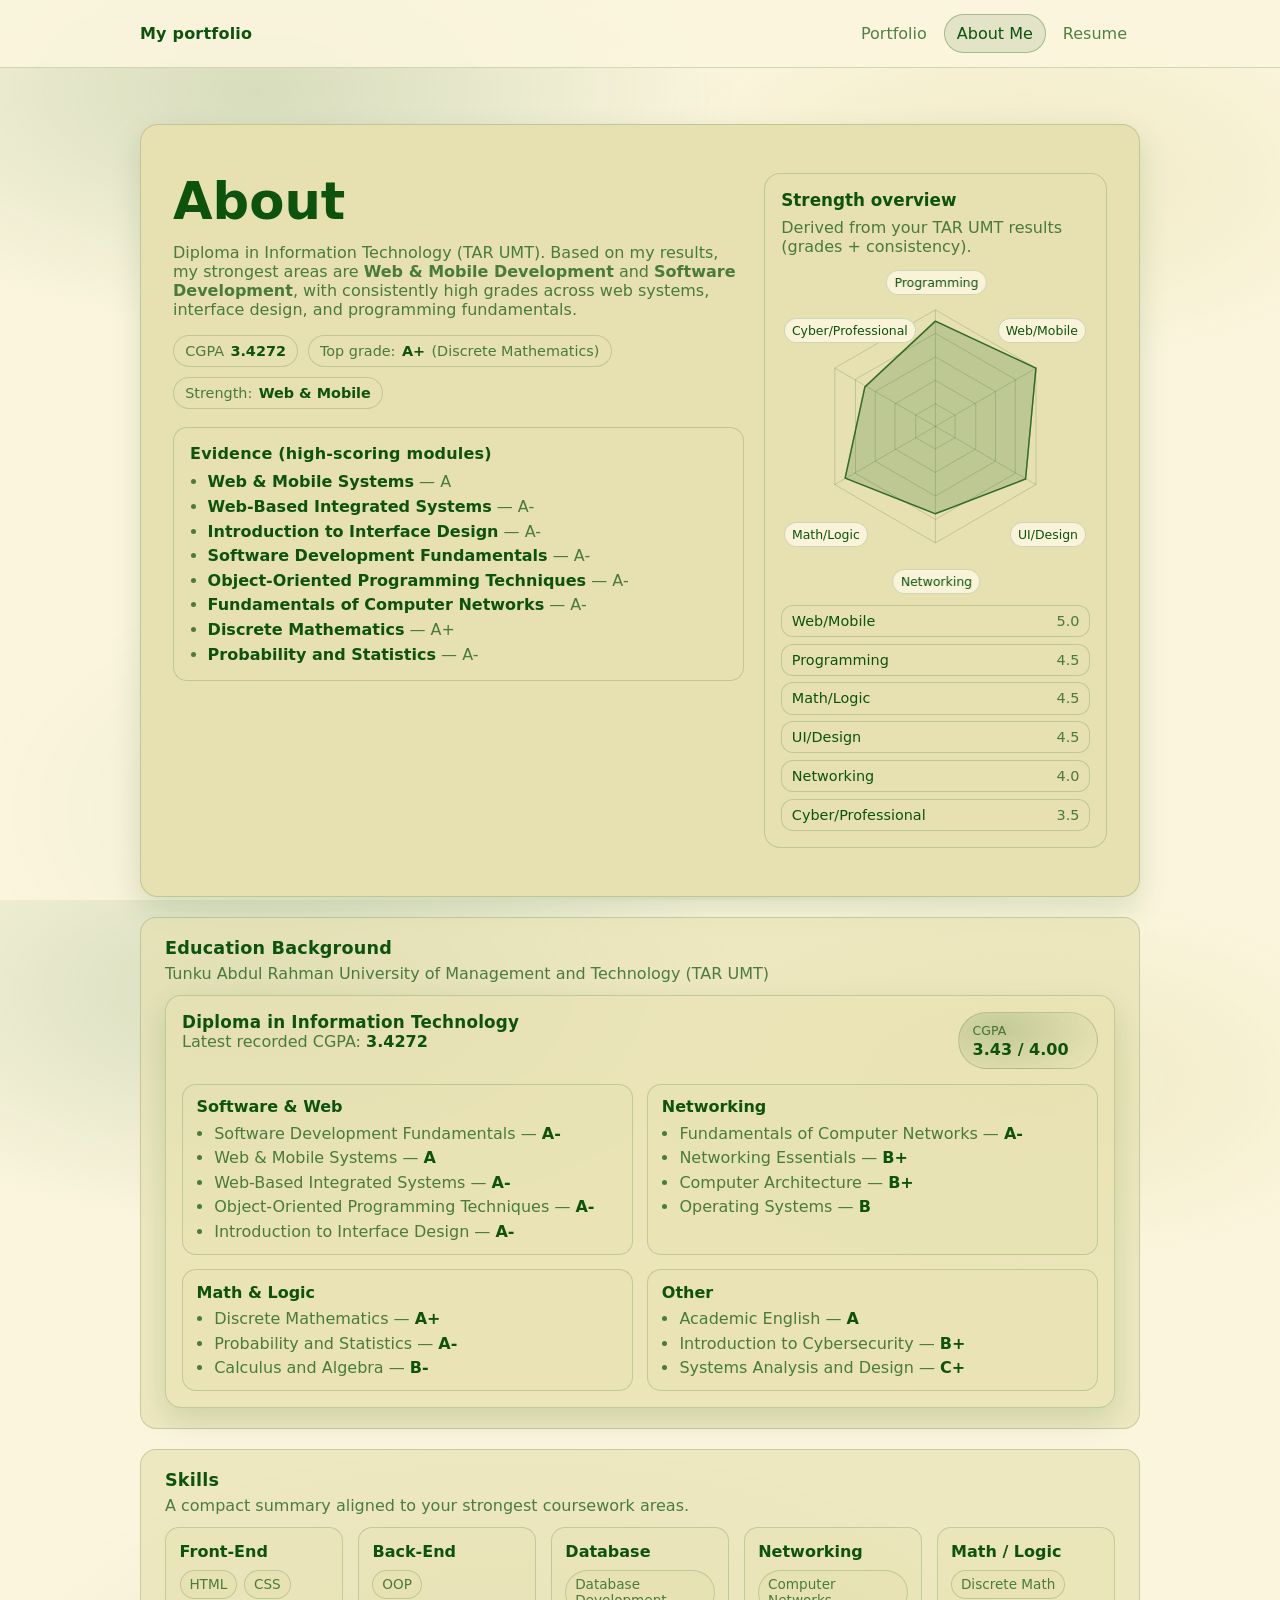
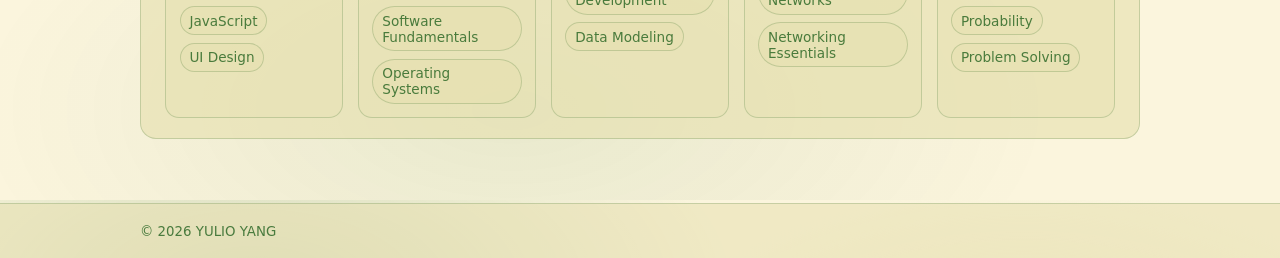
==== commit 572e65d7: "change color theme, add favicon" ====
--- a/about.html
+++ b/about.html
@@ -4,6 +4,8 @@
     <meta charset="UTF-8" />
     <meta name="viewport" content="width=device-width, initial-scale=1.0" />
     <title>About Me</title>
+    <link rel="icon" href="./assets/favicon.svg" type="image/svg+xml" />
+    <link rel="icon" href="./assets/favicon.png" type="image/png" />
     <link rel="stylesheet" href="./styles.css" />
   </head>
   <body>
--- a/styles.css
+++ b/styles.css
@@ -1,10 +1,18 @@
 :root{
-  --bg: #0b1220;
-  --panel: rgba(255, 255, 255, 0.06);
-  --text: #eaf0ff;
-  --muted: rgba(234, 240, 255, 0.75);
-  --border: rgba(255, 255, 255, 0.12);
-  --shadow: 0 12px 30px rgba(0, 0, 0, 0.35);
+  --cream: #FBF5DD;
+  --sand: #E7E1B1;
+  --green: #306D29;
+  --green-dark: #0D530E;
+
+  --bg: var(--cream);
+  --panel: var(--sand);
+  --text: var(--green-dark);
+  --muted: rgba(13, 83, 14, 0.72);
+  --border: rgba(13, 83, 14, 0.18);
+  --accent: var(--green);
+  --shadow: 0 12px 30px rgba(13, 83, 14, 0.14);
+  --surface: rgba(231, 225, 177, 0.65);
+  --surface-strong: #E7E1B1;
 }
 
 *{ box-sizing: border-box; }
@@ -16,9 +24,9 @@
   font-family: ui-sans-serif, system-ui, -apple-system, Segoe UI, Roboto, Arial, "Noto Sans", "Liberation Sans", sans-serif;
   color: var(--text);
   background:
-    radial-gradient(800px 400px at 20% 10%, rgba(110, 168, 254, 0.25), transparent 60%),
-    radial-gradient(700px 350px at 80% 20%, rgba(167, 139, 250, 0.22), transparent 55%),
-    radial-gradient(900px 450px at 40% 90%, rgba(34, 197, 94, 0.12), transparent 60%),
+    radial-gradient(800px 400px at 20% 10%, rgba(48, 109, 41, 0.18), transparent 60%),
+    radial-gradient(700px 350px at 80% 20%, rgba(231, 225, 177, 0.55), transparent 55%),
+    radial-gradient(900px 450px at 40% 90%, rgba(13, 83, 14, 0.08), transparent 60%),
     var(--bg);
   padding-top: var(--header-offset, 76px);
 }
@@ -40,8 +48,8 @@
   left: 0;
   right: 0;
   z-index: 10;
-  backdrop-filter: blur(10px);
-  background: rgba(11, 18, 32, 0.65);
+  backdrop-filter: blur(8px);
+  background: rgba(251, 245, 221, 0.88);
   border-bottom: 1px solid var(--border);
   transform: translateY(0);
   transition: transform 220ms ease;
@@ -49,6 +57,13 @@
 
 .site-header.is-hidden{
   transform: translateY(-110%);
+}
+
+/* When the drawer is open, make header more solid */
+.nav-open .site-header{
+  background: rgba(251, 245, 221, 0.98);
+  backdrop-filter: none;
+  box-shadow: 0 14px 40px rgba(13, 83, 14, 0.18);
 }
 
 .nav{
@@ -66,24 +81,32 @@
   width: 44px;
   height: 40px;
   border-radius: 12px;
-  border: 1px solid rgba(255, 255, 255, 0.14);
-  background: rgba(255, 255, 255, 0.04);
+  border: 1px solid var(--border);
+  background: var(--surface);
   color: var(--text);
   padding: 0;
+  position: relative;
+  z-index: 12;
+  backdrop-filter: none;
 }
 
 .nav-toggle:hover,
 .nav-toggle:focus-visible{
-  border-color: rgba(255, 255, 255, 0.22);
-  background: rgba(255, 255, 255, 0.06);
+  border-color: rgba(13, 83, 14, 0.28);
+  background: rgba(231, 225, 177, 0.85);
   outline: none;
+}
+
+.nav-open .nav-toggle{
+  background: rgba(231, 225, 177, 0.95);
+  border-color: rgba(13, 83, 14, 0.28);
 }
 
 .nav-toggle-bars{
   display: inline-block;
   width: 18px;
   height: 2px;
-  background: rgba(234, 240, 255, 0.9);
+  background: var(--green-dark);
   border-radius: 999px;
   position: relative;
   transition: background 180ms ease, transform 180ms ease;
@@ -96,7 +119,7 @@
   left: 0;
   width: 18px;
   height: 2px;
-  background: rgba(234, 240, 255, 0.9);
+  background: var(--green-dark);
   border-radius: 999px;
   transition: transform 180ms ease, top 180ms ease, opacity 180ms ease;
 }
@@ -123,7 +146,7 @@
   width: min(1000px, calc(100% - 2rem));
   margin: 0 auto 0.75rem;
   border: 1px solid var(--border);
-  background: rgba(11, 18, 32, 0.75);
+  background: rgba(251, 245, 221, 0.96);
   border-radius: 16px;
   padding: 0.6rem;
   display: none;
@@ -139,8 +162,8 @@
 .nav-backdrop{
   position: fixed;
   inset: 0;
-  background: rgba(0, 0, 0, 0.45);
-  backdrop-filter: blur(2px);
+  background: rgba(13, 83, 14, 0.45);
+  backdrop-filter: none;
   display: none;
 }
 
@@ -148,6 +171,13 @@
   display: none !important;
 }
 
+/* Dim the page content behind the drawer */
+.nav-open main,
+.nav-open .site-footer{
+  opacity: 0.5;
+  transition: opacity 180ms ease;
+}
+
 .nav-mobile-link{
   display: flex;
   padding: 0.75rem 0.85rem;
@@ -159,15 +189,15 @@
 .nav-mobile-link:hover,
 .nav-mobile-link:focus-visible{
   color: var(--text);
-  border-color: rgba(255, 255, 255, 0.14);
-  background: rgba(255, 255, 255, 0.05);
+  border-color: var(--border);
+  background: var(--surface);
   outline: none;
 }
 
 .nav-mobile-link.is-active{
   color: var(--text);
-  border-color: rgba(255, 255, 255, 0.18);
-  background: rgba(255, 255, 255, 0.06);
+  border-color: rgba(48, 109, 41, 0.35);
+  background: rgba(48, 109, 41, 0.12);
 }
 
 .brand{
@@ -196,7 +226,7 @@
 .nav-links a:focus-visible{
   color: var(--text);
   border-color: var(--border);
-  background: rgba(255, 255, 255, 0.06);
+  background: rgba(48, 109, 41, 0.1);
   outline: none;
 }
 
@@ -218,7 +248,7 @@
 .section{
   margin-top: 1.25rem;
   padding: 1.25rem 1.5rem;
-  background: rgba(255, 255, 255, 0.04);
+  background: var(--surface);
   border: 1px solid var(--border);
   border-radius: 16px;
 }
@@ -246,8 +276,8 @@
   padding: 12px 20px;
   border-radius: 10px;
   text-decoration: none;
-  background: #ffffff;
-  color: #111111;
+  background: var(--green-dark);
+  color: var(--cream);
   font-weight: 600;
   transition: 0.3s ease;
 }
@@ -259,8 +289,8 @@
 
 .btn-outline {
   background: transparent;
-  border: 1px solid #ffffff;
-  color: #ffffff;
+  border: 1px solid var(--green-dark);
+  color: var(--green-dark);
 }
 
 /* About page layout */
@@ -290,7 +320,7 @@
   padding: 0.45rem 0.7rem;
   border-radius: 999px;
   border: 1px solid var(--border);
-  background: rgba(255, 255, 255, 0.05);
+  background: var(--surface);
   color: var(--muted);
   font-size: 0.9rem;
 }
@@ -305,7 +335,7 @@
   padding: 1rem 1rem;
   border-radius: 14px;
   border: 1px solid var(--border);
-  background: rgba(255, 255, 255, 0.035);
+  background: var(--surface);
 }
 
 .about-section h2{
@@ -329,7 +359,7 @@
 .radar-card{
   border-radius: 16px;
   border: 1px solid var(--border);
-  background: rgba(255, 255, 255, 0.04);
+  background: var(--surface);
   padding: 1rem 1rem;
 }
 
@@ -359,28 +389,28 @@
 .radar-grid polygon,
 .radar-grid line{
   fill: none;
-  stroke: rgba(255, 255, 255, 0.14);
+  stroke: rgba(13, 83, 14, 0.2);
   stroke-width: 1;
 }
 
 .radar-area{
-  fill: rgba(110, 168, 254, 0.25);
-  stroke: rgba(110, 168, 254, 0.55);
+  fill: rgba(48, 109, 41, 0.22);
+  stroke: rgba(48, 109, 41, 0.55);
   stroke-width: 1.5;
 }
 
 .radar-line{
   fill: none;
-  stroke: rgba(167, 139, 250, 0.7);
+  stroke: rgba(13, 83, 14, 0.65);
   stroke-width: 1.5;
 }
 
 .radar-label{
   position: absolute;
   font-size: 0.78rem;
-  color: rgba(234, 240, 255, 0.9);
-  background: rgba(11, 18, 32, 0.55);
-  border: 1px solid rgba(255, 255, 255, 0.12);
+  color: var(--text);
+  background: rgba(251, 245, 221, 0.92);
+  border: 1px solid var(--border);
   padding: 0.25rem 0.45rem;
   border-radius: 999px;
   backdrop-filter: blur(8px);
@@ -406,14 +436,14 @@
   gap: 0.75rem;
   padding: 0.45rem 0.6rem;
   border-radius: 12px;
-  border: 1px solid rgba(255, 255, 255, 0.10);
-  background: rgba(255, 255, 255, 0.03);
+  border: 1px solid var(--border);
+  background: rgba(231, 225, 177, 0.5);
   color: var(--muted);
   font-size: 0.9rem;
 }
 
 .legend-k{
-  color: rgba(234, 240, 255, 0.9);
+  color: var(--text);
 }
 
 .legend-v{
@@ -441,8 +471,8 @@
 
 .edu-card{
   border-radius: 16px;
-  border: 1px solid rgba(255, 255, 255, 0.12);
-  background: rgba(255, 255, 255, 0.03);
+  border: 1px solid var(--border);
+  background: rgba(231, 225, 177, 0.5);
   box-shadow: var(--shadow);
   padding: 1rem 1rem;
 }
@@ -469,11 +499,11 @@
   min-width: 140px;
   border-radius: 999px;
   padding: 0.6rem 0.85rem;
-  border: 1px solid rgba(255, 255, 255, 0.16);
+  border: 1px solid var(--border);
   background:
-    radial-gradient(180px 90px at 30% 30%, rgba(110, 168, 254, 0.25), transparent 60%),
-    radial-gradient(180px 90px at 70% 70%, rgba(167, 139, 250, 0.20), transparent 60%),
-    rgba(255, 255, 255, 0.04);
+    radial-gradient(180px 90px at 30% 30%, rgba(48, 109, 41, 0.2), transparent 60%),
+    radial-gradient(180px 90px at 70% 70%, rgba(231, 225, 177, 0.65), transparent 60%),
+    var(--surface);
 }
 
 .edu-badge-k{
@@ -495,8 +525,8 @@
 
 .course-group{
   border-radius: 14px;
-  border: 1px solid rgba(255, 255, 255, 0.10);
-  background: rgba(255, 255, 255, 0.02);
+  border: 1px solid var(--border);
+  background: rgba(231, 225, 177, 0.4);
   padding: 0.8rem 0.85rem;
 }
 
@@ -525,8 +555,8 @@
 
 .skill-col{
   border-radius: 14px;
-  border: 1px solid rgba(255, 255, 255, 0.10);
-  background: rgba(255, 255, 255, 0.02);
+  border: 1px solid var(--border);
+  background: rgba(231, 225, 177, 0.4);
   padding: 0.85rem 0.85rem;
 }
 
@@ -546,16 +576,16 @@
   align-items: center;
   padding: 0.35rem 0.55rem;
   border-radius: 999px;
-  border: 1px solid rgba(255, 255, 255, 0.12);
-  background: rgba(255, 255, 255, 0.04);
+  border: 1px solid var(--border);
+  background: var(--surface);
   color: var(--muted);
   font-size: 0.85rem;
 }
 
 .nav-links a.is-active{
   color: var(--text);
-  border-color: rgba(255, 255, 255, 0.18);
-  background: rgba(255, 255, 255, 0.06);
+  border-color: rgba(48, 109, 41, 0.35);
+  background: rgba(48, 109, 41, 0.12);
 }
 
 .portfolio-item{
@@ -578,7 +608,7 @@
   border-radius: 14px;
   overflow: hidden;
   border: 1px solid var(--border);
-  background: rgba(0, 0, 0, 0.25);
+  background: rgba(13, 83, 14, 0.1);
   box-shadow: var(--shadow);
 }
 
@@ -603,14 +633,14 @@
 }
 
 .site-intro-lead a{
-  color: rgba(167, 200, 255, 0.95);
+  color: var(--green);
   text-decoration: underline;
   text-underline-offset: 3px;
 }
 
 .site-intro-lead a:hover,
 .site-intro-lead a:focus-visible{
-  color: #eaf0ff;
+  color: var(--text);
   outline: none;
 }
 
@@ -682,8 +712,8 @@
 
 .work-card{
   border-radius: 18px;
-  border: 1px solid rgba(255, 255, 255, 0.12);
-  background: rgba(255, 255, 255, 0.03);
+  border: 1px solid var(--border);
+  background: rgba(231, 225, 177, 0.5);
   overflow: hidden;
   box-shadow: var(--shadow);
 }
@@ -693,7 +723,7 @@
   border-radius: 0;
   border: 0;
   box-shadow: none;
-  background: rgba(0, 0, 0, 0.28);
+  background: rgba(13, 83, 14, 0.12);
 }
 
 .work-thumb,
@@ -707,7 +737,7 @@
 .work-preview-overlay{
   position: absolute;
   inset: 0;
-  background: linear-gradient(to top, rgba(0,0,0,0.55), rgba(0,0,0,0.0) 55%);
+  background: linear-gradient(to top, rgba(13, 83, 14, 0.45), rgba(13, 83, 14, 0) 55%);
   display: flex;
   align-items: flex-end;
   justify-content: space-between;
@@ -719,9 +749,9 @@
   display: inline-flex;
   padding: 0.35rem 0.55rem;
   border-radius: 999px;
-  border: 1px solid rgba(255, 255, 255, 0.16);
-  background: rgba(11, 18, 32, 0.55);
-  color: rgba(234, 240, 255, 0.92);
+  border: 1px solid var(--border);
+  background: rgba(251, 245, 221, 0.92);
+  color: var(--text);
   font-size: 0.85rem;
   backdrop-filter: blur(8px);
 }
@@ -732,9 +762,9 @@
   gap: 0.5rem;
   padding: 0.35rem 0.55rem;
   border-radius: 999px;
-  border: 1px solid rgba(255, 255, 255, 0.16);
-  background: rgba(11, 18, 32, 0.55);
-  color: rgba(234, 240, 255, 0.92);
+  border: 1px solid var(--border);
+  background: rgba(251, 245, 221, 0.92);
+  color: var(--text);
   font-size: 0.85rem;
   backdrop-filter: blur(8px);
 }
@@ -752,8 +782,8 @@
   gap: 0.45rem;
   padding: 0.45rem 0.7rem;
   border-radius: 999px;
-  border: 1px solid rgba(255, 255, 255, 0.14);
-  background: rgba(255, 255, 255, 0.035);
+  border: 1px solid var(--border);
+  background: var(--surface);
   color: var(--muted);
   font-size: 0.9rem;
 }
@@ -762,19 +792,19 @@
   width: 8px;
   height: 8px;
   border-radius: 999px;
-  background: rgba(110, 168, 254, 0.85);
-}
-
-.category-dot.purple{ background: rgba(167, 139, 250, 0.85); }
-.category-dot.green{ background: rgba(34, 197, 94, 0.75); }
-.category-dot.orange{ background: rgba(251, 146, 60, 0.85); }
+  background: var(--green);
+}
+
+.category-dot.purple{ background: var(--green-dark); }
+.category-dot.green{ background: var(--sand); }
+.category-dot.orange{ background: #8b5a2b; }
 
 .work-link{
   color: inherit;
 }
 
 .work-link:focus-visible{
-  outline: 2px solid rgba(110, 168, 254, 0.7);
+  outline: 2px solid rgba(48, 109, 41, 0.55);
   outline-offset: 3px;
   border-radius: 14px;
 }
@@ -825,8 +855,8 @@
   margin-top: 1rem;
   padding: 1.25rem 1.25rem;
   border-radius: 16px;
-  border: 1px solid rgba(255, 255, 255, 0.12);
-  background: rgba(255, 255, 255, 0.03);
+  border: 1px solid var(--border);
+  background: rgba(231, 225, 177, 0.5);
 }
 
 .detail-block h2{
@@ -844,7 +874,7 @@
 
 .hashes{
   margin-top: 0.75rem;
-  color: rgba(234, 240, 255, 0.85);
+  color: var(--muted);
   font-size: 0.95rem;
 }
 
@@ -879,7 +909,7 @@
 .work-details{
   margin-top: 1rem;
   padding-top: 1rem;
-  border-top: 1px solid rgba(255, 255, 255, 0.10);
+  border-top: 1px solid var(--border);
 }
 
 .details-grid{
@@ -912,7 +942,7 @@
 
 .site-footer{
   border-top: 1px solid var(--border);
-  background: rgba(11, 18, 32, 0.5);
+  background: rgba(231, 225, 177, 0.55);
 }
 
 .site-footer small{
@@ -985,7 +1015,9 @@
     gap: 0.25rem;
     transform: translateX(-110%);
     transition: transform 220ms ease;
-    box-shadow: 0 20px 50px rgba(0,0,0,0.55);
+    box-shadow: 0 20px 50px rgba(13, 83, 14, 0.22);
+    background: rgba(251, 245, 221, 0.98);
+    backdrop-filter: none;
   }
 
   .nav-open .nav-mobile:not([hidden]){
